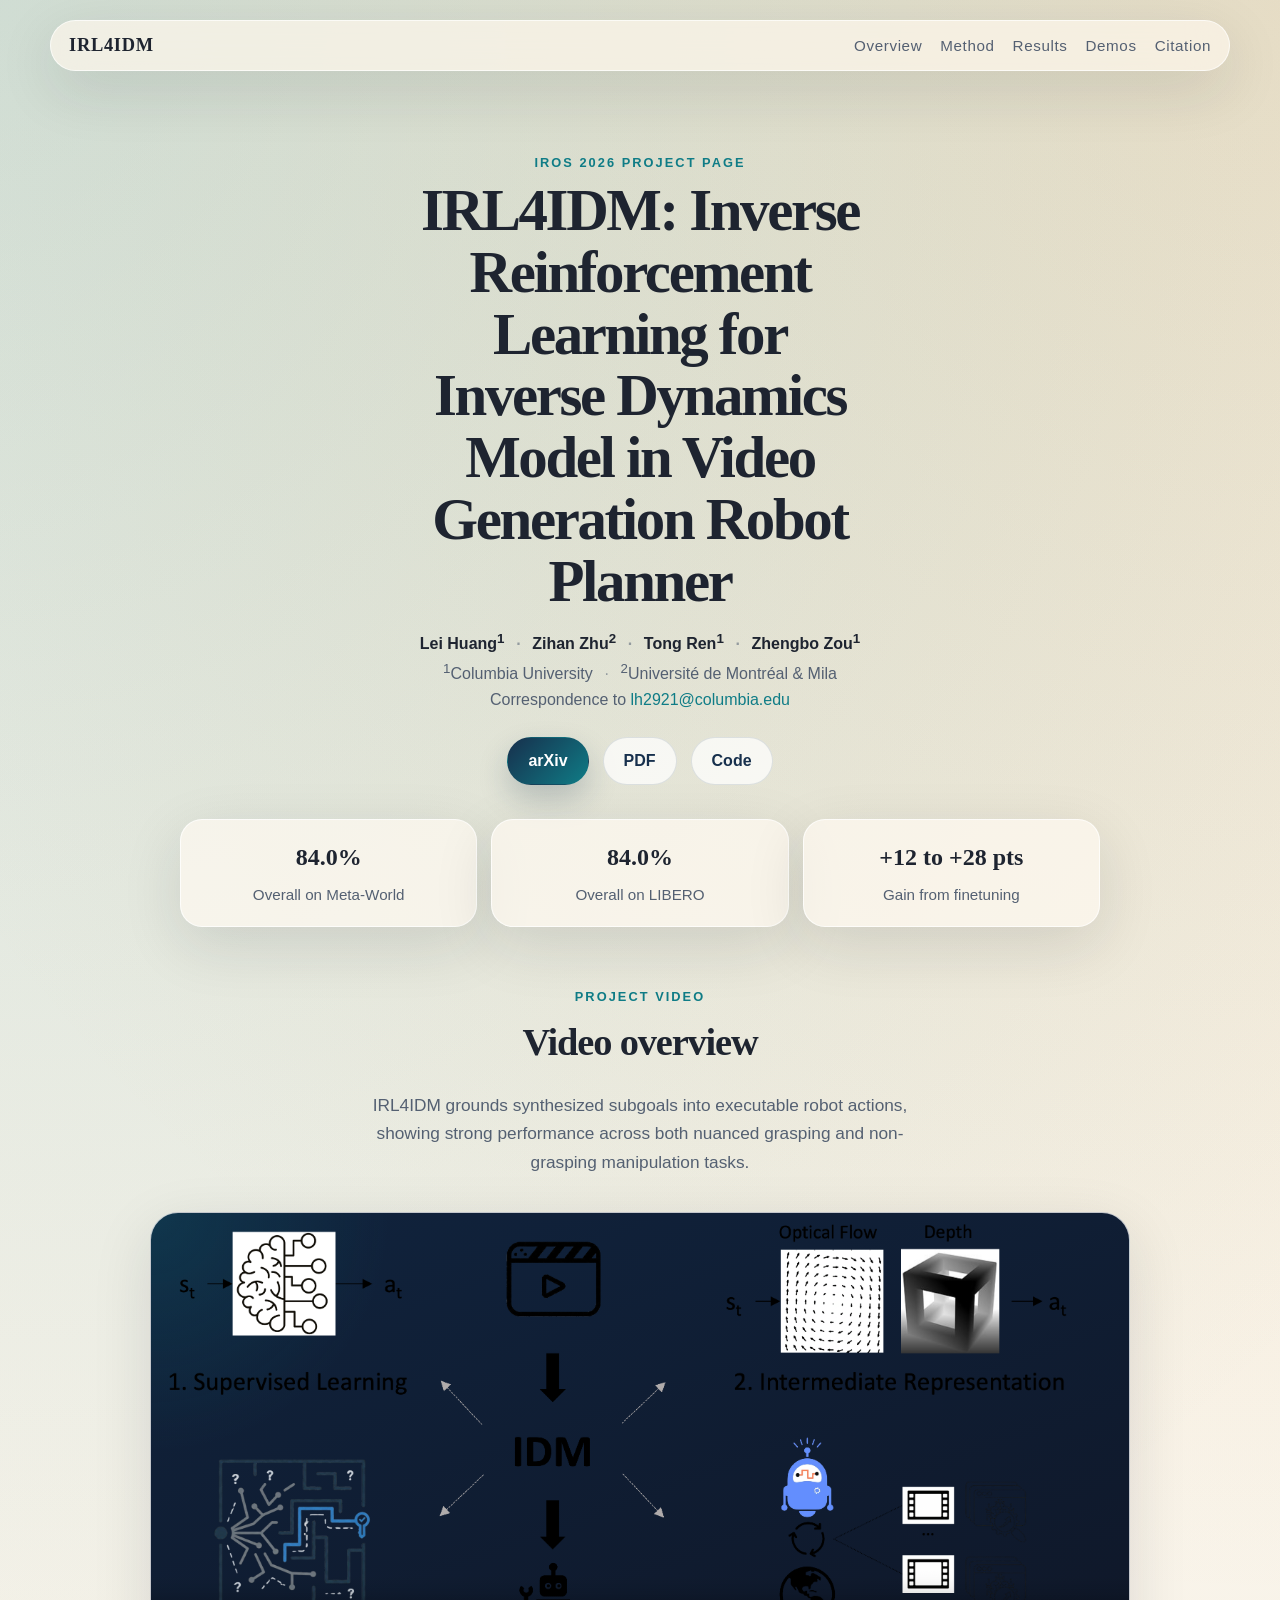
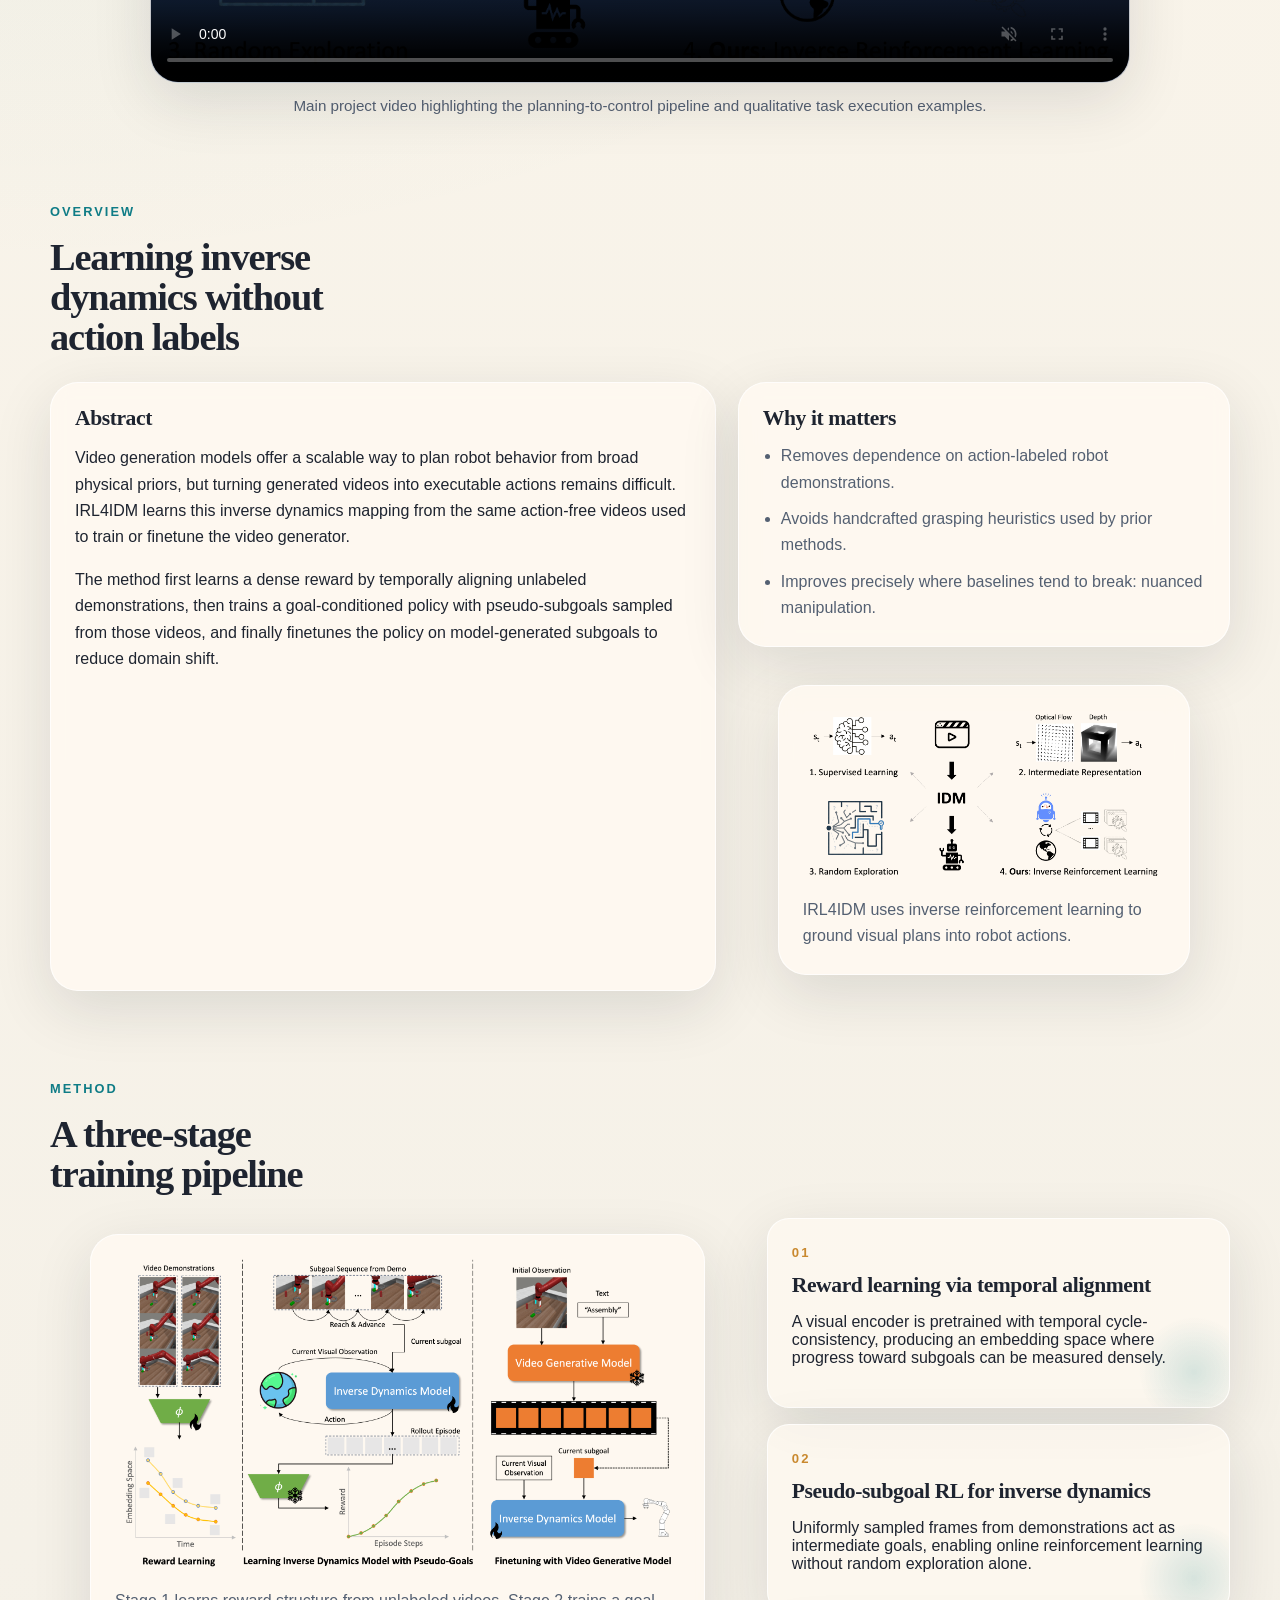
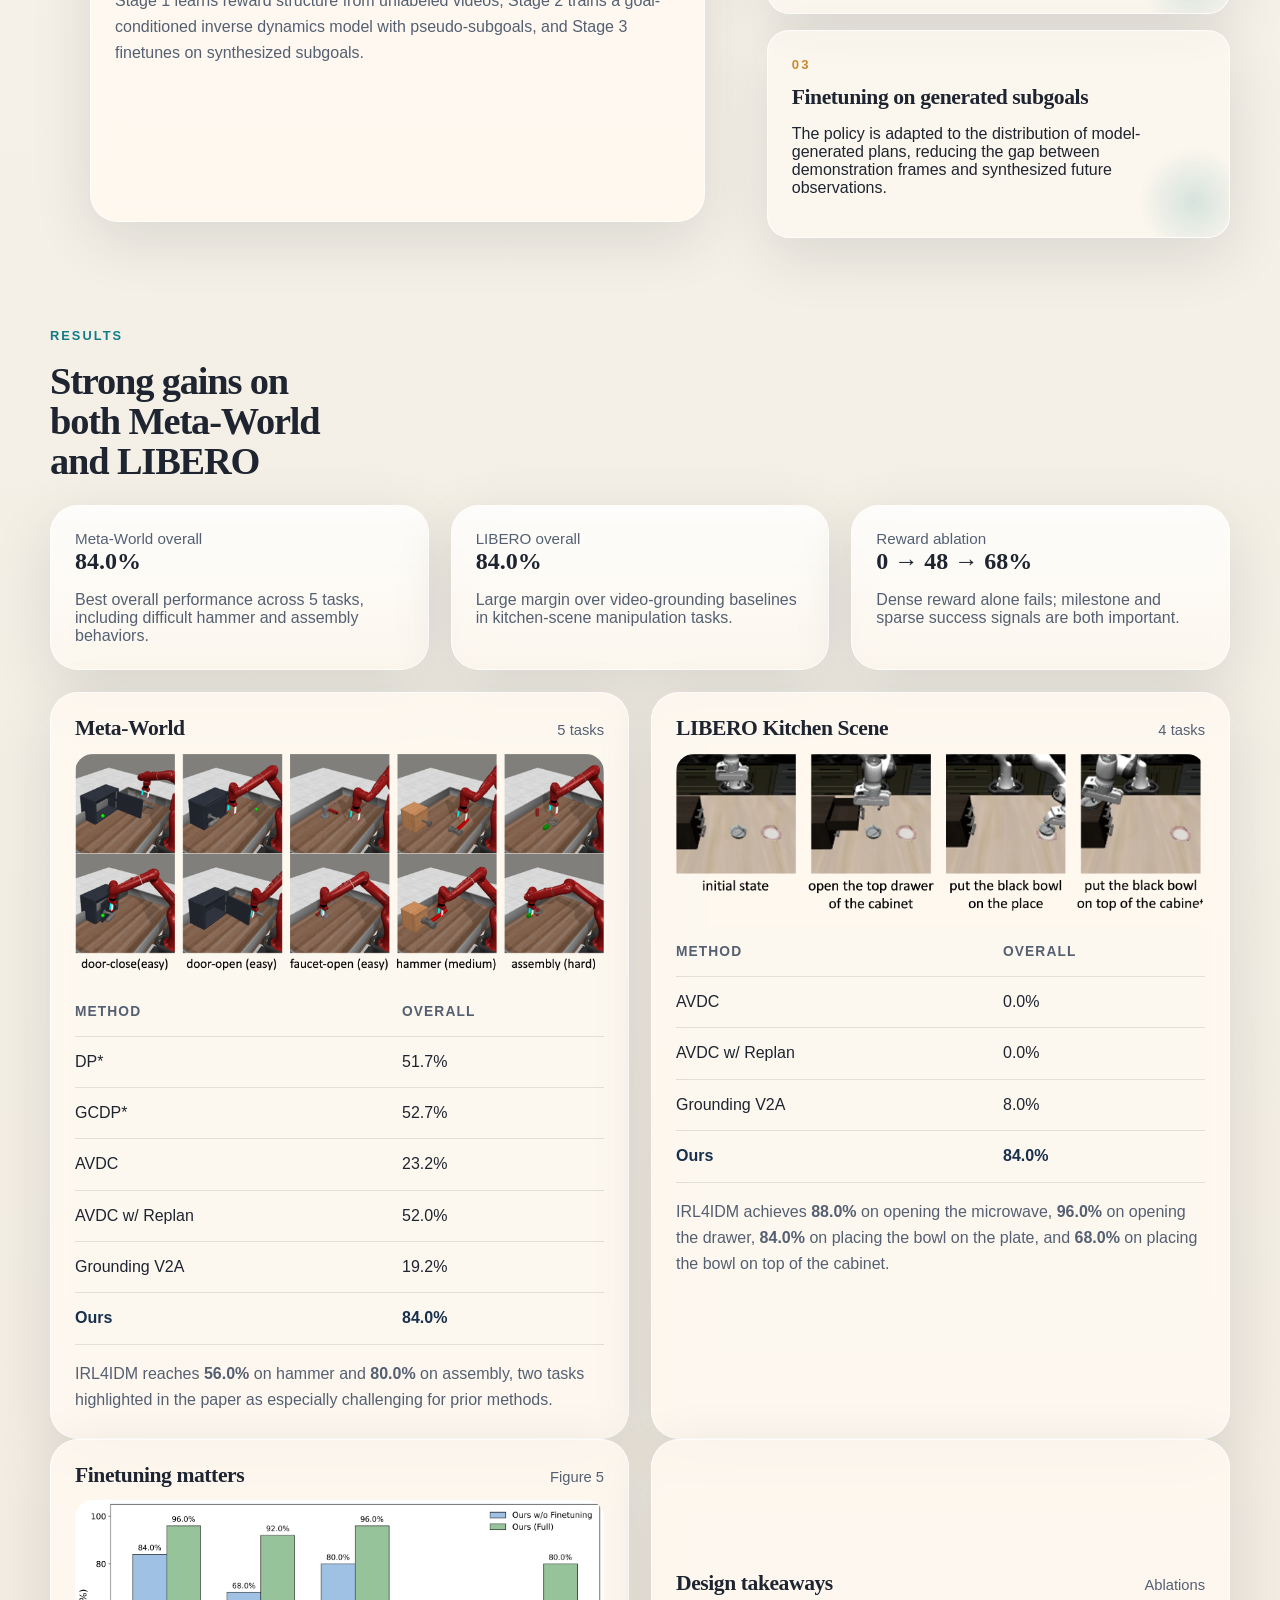
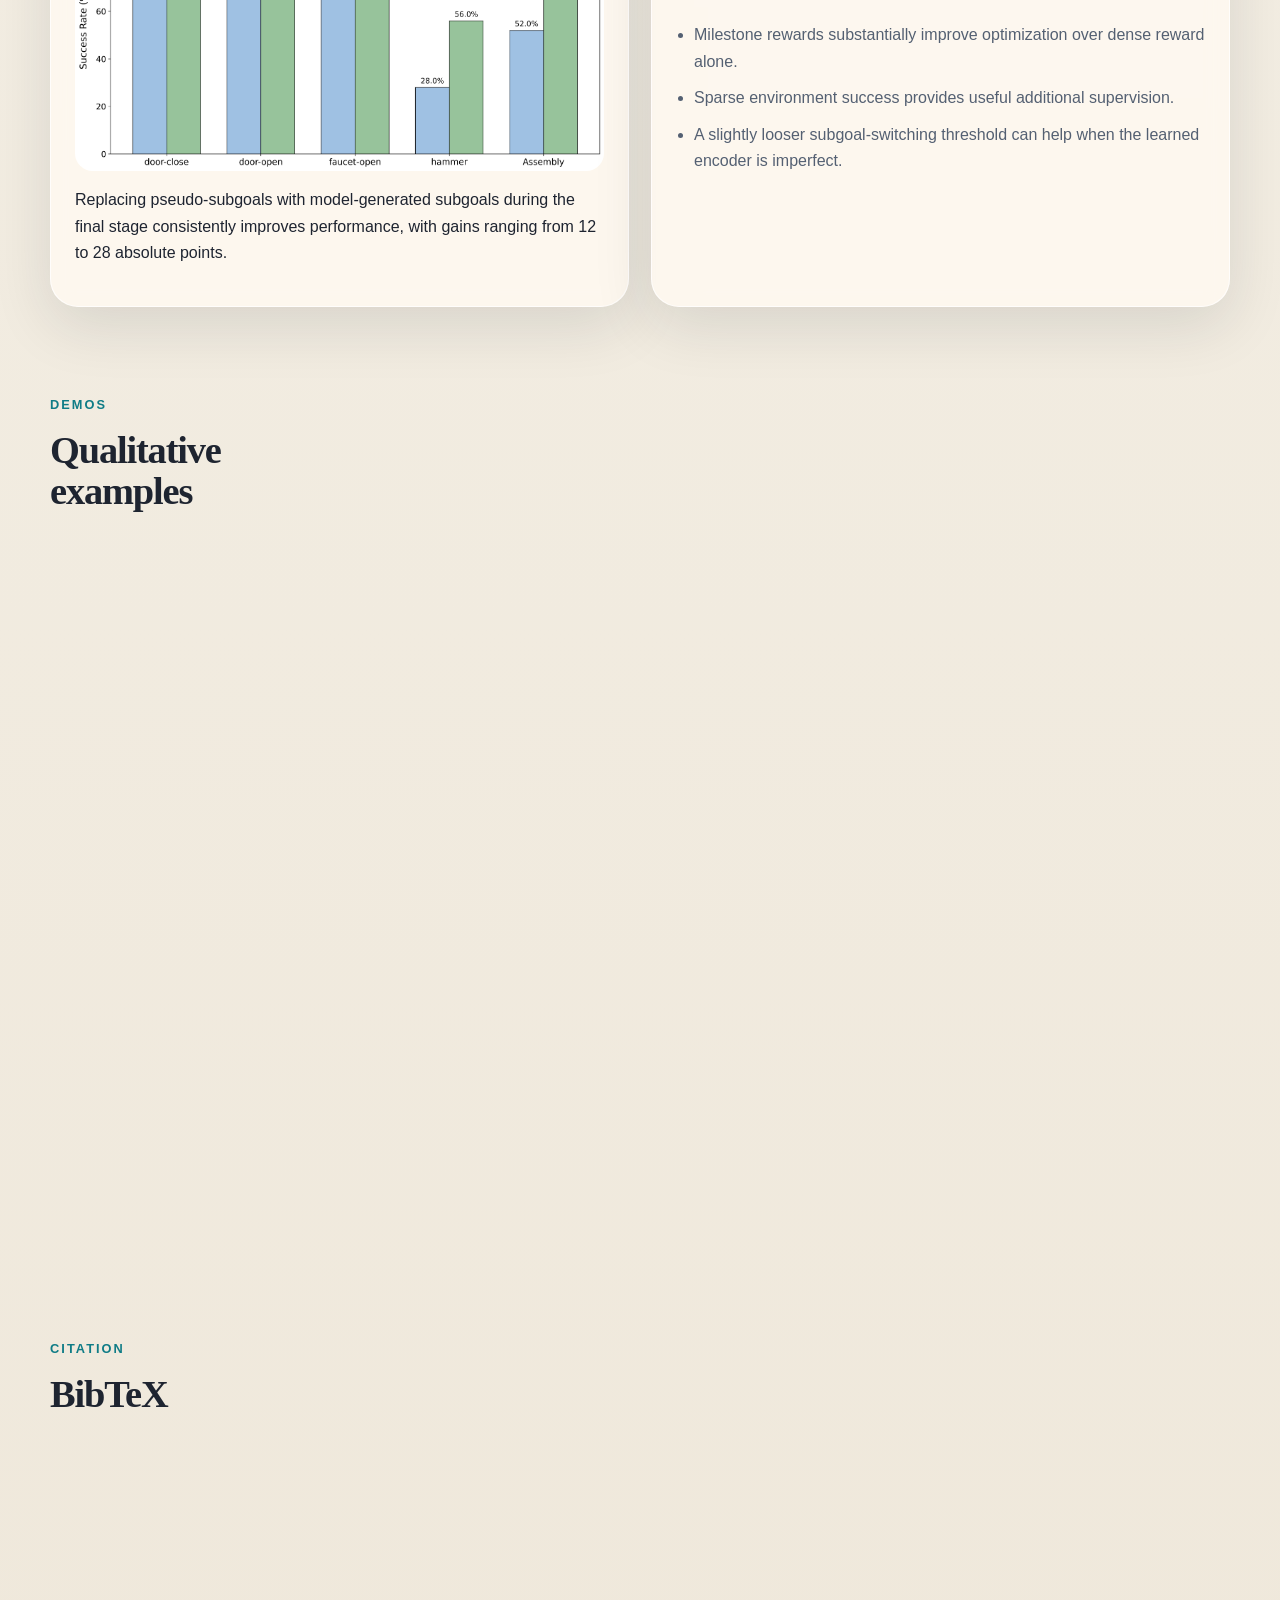
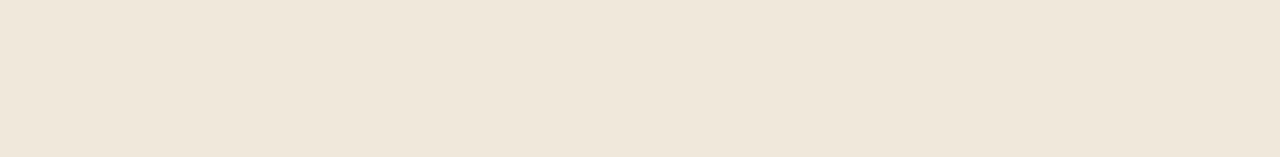
==== irl4idm/index.html @ 759822f2 "Fix IRL4IDM site folder" ====
<!DOCTYPE html>
<html lang="en">
  <head>
    <meta charset="UTF-8" />
    <meta name="viewport" content="width=device-width, initial-scale=1.0" />
    <title>IRL4IDM | Project Website</title>
    <meta
      name="description"
      content="IRL4IDM learns inverse dynamics for video-generation robot planners from action-free videos using inverse reinforcement learning."
    />
    <link rel="icon" type="image/svg+xml" href="favicon.svg" />
    <link rel="stylesheet" href="styles.css" />
  </head>
  <body>
    <div class="page-shell">
      <header class="site-header">
        <a class="brand" href="#top">IRL4IDM</a>
        <nav class="site-nav" aria-label="Primary">
          <a href="#overview">Overview</a>
          <a href="#method">Method</a>
          <a href="#results">Results</a>
          <a href="#demos">Demos</a>
          <a href="#citation">Citation</a>
        </nav>
      </header>

      <main id="top">
        <section class="hero">
          <div class="hero-copy">
            <p class="eyebrow">IROS 2026 Project Page</p>
            <h1>
              IRL4IDM: Inverse Reinforcement Learning for Inverse Dynamics
              Model in Video Generation Robot Planner
            </h1>
            <div class="authors">
              <p>
                Lei Huang<sup>1</sup>
                <span class="author-sep">·</span>
                Zihan Zhu<sup>2</sup>
                <span class="author-sep">·</span>
                Tong Ren<sup>1</sup>
                <span class="author-sep">·</span>
                Zhengbo Zou<sup>1</sup>
              </p>
              <p class="affiliations">
                <sup>1</sup>Columbia University
                <span class="author-sep">·</span>
                <sup>2</sup>Universit&eacute; de Montr&eacute;al &amp; Mila
              </p>
              <p class="author-contact">
                Correspondence to
                <a href="mailto:lh2921@columbia.edu">lh2921@columbia.edu</a>
              </p>
            </div>
            <div class="hero-actions">
              <a class="button button-primary" href="#">arXiv</a>
              <a class="button button-secondary" href="#">PDF</a>
              <a class="button button-secondary" href="#">Code</a>
            </div>
            <ul class="hero-metrics" aria-label="Key metrics">
              <li>
                <strong>84.0%</strong>
                <span>Overall on Meta-World</span>
              </li>
              <li>
                <strong>84.0%</strong>
                <span>Overall on LIBERO</span>
              </li>
              <li>
                <strong>+12 to +28 pts</strong>
                <span>Gain from finetuning</span>
              </li>
            </ul>
          </div>
        </section>

        <section class="section intro-video">
          <div class="section-heading intro-heading">
            <p class="eyebrow">Project Video</p>
            <h2>Video overview</h2>
            <p class="hero-summary intro-summary">
              IRL4IDM grounds synthesized subgoals into executable robot
              actions, showing strong performance across both nuanced grasping
              and non-grasping manipulation tasks.
            </p>
          </div>
          <div class="hero-media">
            <div class="video-card">
              <video
                src="assets/videos/main-demo.mp4"
                controls
                muted
                loop
                playsinline
                poster="assets/images/teaser.png"
              ></video>
            </div>
            <p class="media-caption">
              Main project video highlighting the planning-to-control pipeline
              and qualitative task execution examples.
            </p>
          </div>
        </section>

        <section class="section" id="overview">
          <div class="section-heading">
            <p class="eyebrow">Overview</p>
            <h2>Learning inverse dynamics without action labels</h2>
          </div>
          <div class="overview-grid">
            <article class="panel abstract-panel">
              <h3>Abstract</h3>
              <p>
                Video generation models offer a scalable way to plan robot
                behavior from broad physical priors, but turning generated
                videos into executable actions remains difficult. IRL4IDM
                learns this inverse dynamics mapping from the same
                action-free videos used to train or finetune the video
                generator.
              </p>
              <p>
                The method first learns a dense reward by temporally aligning
                unlabeled demonstrations, then trains a goal-conditioned policy
                with pseudo-subgoals sampled from those videos, and finally
                finetunes the policy on model-generated subgoals to reduce
                domain shift.
              </p>
            </article>

            <article class="panel contribution-panel">
              <h3>Why it matters</h3>
              <ul class="clean-list">
                <li>Removes dependence on action-labeled robot demonstrations.</li>
                <li>Avoids handcrafted grasping heuristics used by prior methods.</li>
                <li>Improves precisely where baselines tend to break: nuanced manipulation.</li>
              </ul>
            </article>

            <figure class="panel figure-panel">
              <img
                src="assets/images/teaser.png"
                alt="Teaser figure showing IRL4IDM bridging video generation and inverse dynamics."
              />
              <figcaption>
                IRL4IDM uses inverse reinforcement learning to ground visual
                plans into robot actions.
              </figcaption>
            </figure>
          </div>
        </section>

        <section class="section" id="method">
          <div class="section-heading">
            <p class="eyebrow">Method</p>
            <h2>A three-stage training pipeline</h2>
          </div>

          <div class="method-layout">
            <figure class="panel method-figure">
              <img
                src="assets/images/overall_framework.png"
                alt="Overall framework of IRL4IDM."
              />
              <figcaption>
                Stage 1 learns reward structure from unlabeled videos, Stage 2
                trains a goal-conditioned inverse dynamics model with
                pseudo-subgoals, and Stage 3 finetunes on synthesized subgoals.
              </figcaption>
            </figure>

            <div class="stage-stack">
              <article class="stage-card">
                <span class="stage-index">01</span>
                <h3>Reward learning via temporal alignment</h3>
                <p>
                  A visual encoder is pretrained with temporal cycle-consistency,
                  producing an embedding space where progress toward subgoals
                  can be measured densely.
                </p>
              </article>

              <article class="stage-card">
                <span class="stage-index">02</span>
                <h3>Pseudo-subgoal RL for inverse dynamics</h3>
                <p>
                  Uniformly sampled frames from demonstrations act as
                  intermediate goals, enabling online reinforcement learning
                  without random exploration alone.
                </p>
              </article>

              <article class="stage-card">
                <span class="stage-index">03</span>
                <h3>Finetuning on generated subgoals</h3>
                <p>
                  The policy is adapted to the distribution of model-generated
                  plans, reducing the gap between demonstration frames and
                  synthesized future observations.
                </p>
              </article>
            </div>
          </div>
        </section>

        <section class="section" id="results">
          <div class="section-heading">
            <p class="eyebrow">Results</p>
            <h2>Strong gains on both Meta-World and LIBERO</h2>
          </div>

          <div class="results-highlight">
            <article class="metric-callout">
              <span class="metric-label">Meta-World overall</span>
              <strong>84.0%</strong>
              <p>
                Best overall performance across 5 tasks, including difficult
                hammer and assembly behaviors.
              </p>
            </article>
            <article class="metric-callout">
              <span class="metric-label">LIBERO overall</span>
              <strong>84.0%</strong>
              <p>
                Large margin over video-grounding baselines in kitchen-scene
                manipulation tasks.
              </p>
            </article>
            <article class="metric-callout">
              <span class="metric-label">Reward ablation</span>
              <strong>0 → 48 → 68%</strong>
              <p>
                Dense reward alone fails; milestone and sparse success signals
                are both important.
              </p>
            </article>
          </div>

          <div class="benchmark-grid">
            <article class="panel benchmark-panel">
              <div class="panel-topline">
                <h3>Meta-World</h3>
                <span>5 tasks</span>
              </div>
              <img
                src="assets/images/metaworld.png"
                alt="Meta-World tasks used in the paper."
              />
              <div class="table-wrap">
                <table>
                  <thead>
                    <tr>
                      <th>Method</th>
                      <th>Overall</th>
                    </tr>
                  </thead>
                  <tbody>
                    <tr>
                      <td>DP*</td>
                      <td>51.7%</td>
                    </tr>
                    <tr>
                      <td>GCDP*</td>
                      <td>52.7%</td>
                    </tr>
                    <tr>
                      <td>AVDC</td>
                      <td>23.2%</td>
                    </tr>
                    <tr>
                      <td>AVDC w/ Replan</td>
                      <td>52.0%</td>
                    </tr>
                    <tr>
                      <td>Grounding V2A</td>
                      <td>19.2%</td>
                    </tr>
                    <tr class="emphasis-row">
                      <td>Ours</td>
                      <td>84.0%</td>
                    </tr>
                  </tbody>
                </table>
              </div>
              <p class="benchmark-note">
                IRL4IDM reaches <strong>56.0%</strong> on hammer and
                <strong>80.0%</strong> on assembly, two tasks highlighted in
                the paper as especially challenging for prior methods.
              </p>
            </article>

            <article class="panel benchmark-panel">
              <div class="panel-topline">
                <h3>LIBERO Kitchen Scene</h3>
                <span>4 tasks</span>
              </div>
              <img
                src="assets/images/libero.png"
                alt="LIBERO tasks used in the paper."
              />
              <div class="table-wrap">
                <table>
                  <thead>
                    <tr>
                      <th>Method</th>
                      <th>Overall</th>
                    </tr>
                  </thead>
                  <tbody>
                    <tr>
                      <td>AVDC</td>
                      <td>0.0%</td>
                    </tr>
                    <tr>
                      <td>AVDC w/ Replan</td>
                      <td>0.0%</td>
                    </tr>
                    <tr>
                      <td>Grounding V2A</td>
                      <td>8.0%</td>
                    </tr>
                    <tr class="emphasis-row">
                      <td>Ours</td>
                      <td>84.0%</td>
                    </tr>
                  </tbody>
                </table>
              </div>
              <p class="benchmark-note">
                IRL4IDM achieves <strong>88.0%</strong> on opening the
                microwave, <strong>96.0%</strong> on opening the drawer,
                <strong>84.0%</strong> on placing the bowl on the plate, and
                <strong>68.0%</strong> on placing the bowl on top of the
                cabinet.
              </p>
            </article>
          </div>

          <div class="ablation-layout">
            <article class="panel ablation-panel">
              <div class="panel-topline">
                <h3>Finetuning matters</h3>
                <span>Figure 5</span>
              </div>
              <img
                src="assets/images/finetune_vs_no_finetune.png"
                alt="Performance with and without finetuning in Meta-World."
              />
              <p>
                Replacing pseudo-subgoals with model-generated subgoals during
                the final stage consistently improves performance, with gains
                ranging from 12 to 28 absolute points.
              </p>
            </article>

            <article class="panel text-panel">
              <div class="panel-topline">
                <h3>Design takeaways</h3>
                <span>Ablations</span>
              </div>
              <ul class="clean-list">
                <li>Milestone rewards substantially improve optimization over dense reward alone.</li>
                <li>Sparse environment success provides useful additional supervision.</li>
                <li>A slightly looser subgoal-switching threshold can help when the learned encoder is imperfect.</li>
              </ul>
            </article>
          </div>
        </section>

        <section class="section" id="demos">
          <div class="section-heading">
            <p class="eyebrow">Demos</p>
            <h2>Qualitative examples</h2>
          </div>

          <div class="demo-grid">
            <article class="panel demo-panel demo-panel-wide">
              <div class="panel-topline">
                <h3>Main project video</h3>
                <a href="assets/videos/main-demo.mp4">Download MP4</a>
              </div>
              <video
                src="assets/videos/main-demo.mp4"
                controls
                muted
                loop
                playsinline
                poster="assets/images/teaser.png"
              ></video>
            </article>

            <article class="panel demo-panel">
              <div class="panel-topline">
                <h3>Meta-World clip</h3>
                <span>Nuanced grasping</span>
              </div>
              <video
                src="assets/videos/metaworld-demo.mp4"
                controls
                muted
                loop
                playsinline
              ></video>
            </article>

            <article class="panel demo-panel">
              <div class="panel-topline">
                <h3>LIBERO clip</h3>
                <span>Kitchen scene</span>
              </div>
              <video
                src="assets/videos/libero-demo.mp4"
                controls
                muted
                loop
                playsinline
              ></video>
            </article>
          </div>
        </section>

        <section class="section resources-section">
          <div class="resource-card panel">
            <div>
              <p class="eyebrow">Resources</p>
              <h2>Paper, demos, and release status</h2>
              <p>
                This page is built from the current paper draft and available
                project media. The paper notes that code will be open-sourced in
                the final version.
              </p>
            </div>
            <div class="resource-actions">
              <a class="button button-primary" href="assets/paper/IRL4IDM_IROS2026.pdf">Paper PDF</a>
              <a class="button button-secondary" href="assets/videos/main-demo.mp4">Project Video</a>
            </div>
          </div>
        </section>

        <section class="section" id="citation">
          <div class="section-heading">
            <p class="eyebrow">Citation</p>
            <h2>BibTeX</h2>
          </div>
          <div class="citation-box panel">
            <button class="copy-button" type="button" data-copy-target="bibtex">
              Copy
            </button>
            <pre id="bibtex"><code>@inproceedings{irl4idm2026,
  title={IRL4IDM: Inverse Reinforcement Learning for Inverse Dynamics Model in Video Generation Robot Planner},
  author={Anonymous Authors},
  booktitle={IEEE/RSJ International Conference on Intelligent Robots and Systems (IROS)},
  year={2026}
}</code></pre>
          </div>
        </section>
      </main>
    </div>

    <script src="script.js"></script>
  </body>
</html>
---- irl4idm/styles.css ----
:root {
  --bg: #f5f1e8;
  --bg-soft: #fffaf1;
  --ink: #1e2430;
  --ink-muted: #546072;
  --line: rgba(30, 36, 48, 0.12);
  --navy: #17304d;
  --teal: #0f7c86;
  --gold: #c9892f;
  --panel: rgba(255, 250, 241, 0.84);
  --panel-strong: rgba(255, 255, 255, 0.95);
  --shadow: 0 18px 60px rgba(26, 32, 44, 0.12);
  --radius-xl: 28px;
  --radius-lg: 22px;
  --radius-md: 16px;
  --content-width: 1180px;
}

* {
  box-sizing: border-box;
}

html {
  scroll-behavior: smooth;
}

body {
  margin: 0;
  font-family: "Avenir Next", "Segoe UI", "Helvetica Neue", sans-serif;
  color: var(--ink);
  background:
    radial-gradient(circle at top left, rgba(15, 124, 134, 0.18), transparent 28%),
    radial-gradient(circle at top right, rgba(201, 137, 47, 0.18), transparent 24%),
    linear-gradient(180deg, #fcf6eb 0%, #f5f1e8 48%, #efe8db 100%);
}

img,
video {
  display: block;
  max-width: 100%;
}

a {
  color: inherit;
  text-decoration: none;
}

.page-shell {
  width: min(100%, calc(var(--content-width) + 48px));
  margin: 0 auto;
  padding: 20px 24px 72px;
}

.site-header {
  position: sticky;
  top: 16px;
  z-index: 10;
  display: flex;
  justify-content: space-between;
  align-items: center;
  gap: 24px;
  padding: 14px 18px;
  margin-bottom: 24px;
  border: 1px solid rgba(255, 255, 255, 0.7);
  border-radius: 999px;
  background: rgba(252, 246, 235, 0.72);
  backdrop-filter: blur(18px);
  box-shadow: var(--shadow);
}

.brand,
.site-nav a {
  letter-spacing: 0.04em;
}

.brand {
  font-family: "Iowan Old Style", "Palatino Linotype", serif;
  font-size: 1.15rem;
  font-weight: 700;
}

.site-nav {
  display: flex;
  flex-wrap: wrap;
  gap: 18px;
}

.site-nav a {
  color: var(--ink-muted);
  font-size: 0.95rem;
}

.hero,
.section,
.resources-section {
  margin-top: 28px;
}

.hero {
  display: block;
  min-height: auto;
  padding: 48px 0 8px;
}

.hero-copy {
  max-width: 980px;
  margin: 0 auto;
  padding: 8px 4px;
  text-align: center;
}

.eyebrow {
  margin: 0 0 10px;
  color: var(--teal);
  font-size: 0.8rem;
  font-weight: 700;
  letter-spacing: 0.16em;
  text-transform: uppercase;
}

h1,
h2,
h3 {
  margin: 0;
  font-family: "Iowan Old Style", "Palatino Linotype", serif;
  line-height: 1.05;
}

h1 {
  font-size: clamp(2.7rem, 4.6vw, 4.8rem);
  letter-spacing: -0.04em;
  max-width: 15ch;
  margin-inline: auto;
}

h2 {
  font-size: clamp(2rem, 3vw, 3.1rem);
  letter-spacing: -0.03em;
  max-width: 16ch;
}

h3 {
  font-size: 1.35rem;
  letter-spacing: -0.02em;
}

.hero-summary,
.panel p,
.benchmark-note,
figcaption,
td,
th,
li,
pre {
  line-height: 1.65;
}

.hero-summary {
  max-width: 58ch;
  margin: 20px 0 12px;
  font-size: 1.08rem;
  color: var(--ink-muted);
}

.intro-summary {
  margin-inline: auto;
  text-align: center;
}

.authors {
  margin: 18px auto 28px;
  color: var(--ink);
  font-weight: 600;
  max-width: 900px;
}

.authors p {
  margin: 0;
}

.authors p + p {
  margin-top: 8px;
}

.author-contact,
.affiliations {
  color: var(--ink-muted);
  font-weight: 500;
}

.author-contact a {
  color: var(--teal);
}

.author-sep {
  margin: 0 0.45rem;
  color: rgba(84, 96, 114, 0.55);
}

.hero-actions,
.resource-actions {
  display: flex;
  flex-wrap: wrap;
  gap: 14px;
}

.hero-actions {
  justify-content: center;
}

.button {
  display: inline-flex;
  align-items: center;
  justify-content: center;
  min-height: 48px;
  padding: 0 20px;
  border-radius: 999px;
  border: 1px solid transparent;
  font-weight: 700;
  transition: transform 180ms ease, box-shadow 180ms ease, background 180ms ease;
}

.button:hover,
.copy-button:hover {
  transform: translateY(-1px);
}

.button-primary {
  color: #fff;
  background: linear-gradient(135deg, var(--navy), var(--teal));
  box-shadow: 0 14px 30px rgba(23, 48, 77, 0.22);
}

.button-secondary {
  color: var(--navy);
  background: rgba(255, 255, 255, 0.72);
  border-color: rgba(23, 48, 77, 0.12);
}

.hero-metrics {
  display: grid;
  grid-template-columns: repeat(3, minmax(0, 1fr));
  gap: 14px;
  padding: 0;
  margin: 34px auto 0;
  list-style: none;
  max-width: 920px;
}

.hero-metrics li,
.metric-callout,
.stage-card {
  border: 1px solid rgba(255, 255, 255, 0.75);
  border-radius: var(--radius-lg);
  background: rgba(255, 250, 241, 0.7);
  box-shadow: var(--shadow);
}

.hero-metrics li {
  padding: 18px;
}

.hero-metrics strong,
.metric-callout strong {
  display: block;
  margin-bottom: 4px;
  font-size: 1.5rem;
  font-family: "Iowan Old Style", "Palatino Linotype", serif;
}

.hero-metrics span,
.metric-label {
  color: var(--ink-muted);
  font-size: 0.95rem;
}

.hero-media {
  position: relative;
  max-width: 980px;
  margin: 0 auto;
}

.video-card,
.panel,
.metric-callout {
  border: 1px solid rgba(255, 255, 255, 0.75);
  border-radius: var(--radius-xl);
  background: var(--panel);
  box-shadow: var(--shadow);
  backdrop-filter: blur(10px);
}

.video-card {
  overflow: hidden;
  background:
    radial-gradient(circle at top left, rgba(15, 124, 134, 0.22), transparent 22%),
    linear-gradient(160deg, #10233d 0%, #0f1728 100%);
}

.video-card video,
.demo-panel video {
  width: 100%;
  height: 100%;
  border-radius: inherit;
}

.media-caption {
  margin: 14px 6px 0;
  color: var(--ink-muted);
  font-size: 0.95rem;
  text-align: center;
}

.section {
  padding: 52px 0 10px;
}

.section-heading {
  display: flex;
  flex-direction: column;
  gap: 8px;
  margin-bottom: 24px;
}

.intro-video {
  padding-top: 18px;
}

.intro-heading {
  align-items: center;
  text-align: center;
}

.overview-grid {
  display: grid;
  grid-template-columns: 1.15fr 0.85fr;
  gap: 22px;
}

.abstract-panel {
  grid-row: span 2;
}

.panel,
.metric-callout,
.stage-card {
  padding: 24px;
}

.panel img {
  width: 100%;
  border-radius: 18px;
}

.figure-panel figcaption,
.method-figure figcaption {
  margin-top: 14px;
  color: var(--ink-muted);
}

.clean-list {
  margin: 14px 0 0;
  padding-left: 18px;
  color: var(--ink-muted);
}

.clean-list li + li {
  margin-top: 10px;
}

.method-layout {
  display: grid;
  grid-template-columns: 1.2fr 0.8fr;
  gap: 22px;
}

.stage-stack {
  display: grid;
  gap: 16px;
}

.stage-card {
  position: relative;
  overflow: hidden;
}

.stage-card::after {
  content: "";
  position: absolute;
  inset: auto -20px -20px auto;
  width: 110px;
  height: 110px;
  border-radius: 50%;
  background: radial-gradient(circle, rgba(15, 124, 134, 0.16), transparent 72%);
}

.stage-index {
  display: inline-flex;
  margin-bottom: 14px;
  color: var(--gold);
  font-size: 0.82rem;
  font-weight: 800;
  letter-spacing: 0.16em;
}

.results-highlight,
.benchmark-grid,
.demo-grid,
.ablation-layout {
  display: grid;
  gap: 22px;
}

.results-highlight {
  grid-template-columns: repeat(3, minmax(0, 1fr));
  margin-bottom: 22px;
}

.metric-callout {
  background: linear-gradient(180deg, rgba(255, 255, 255, 0.82), rgba(255, 250, 241, 0.72));
}

.metric-callout p {
  margin-bottom: 0;
  color: var(--ink-muted);
}

.benchmark-grid,
.ablation-layout {
  grid-template-columns: repeat(2, minmax(0, 1fr));
}

.panel-topline {
  display: flex;
  justify-content: space-between;
  align-items: baseline;
  gap: 12px;
  margin-bottom: 14px;
}

.panel-topline span,
.panel-topline a {
  color: var(--ink-muted);
  font-size: 0.92rem;
}

.table-wrap {
  overflow-x: auto;
  margin-top: 18px;
}

table {
  width: 100%;
  border-collapse: collapse;
}

th,
td {
  padding: 12px 0;
  border-bottom: 1px solid var(--line);
  text-align: left;
}

th {
  font-size: 0.86rem;
  letter-spacing: 0.08em;
  text-transform: uppercase;
  color: var(--ink-muted);
}

.emphasis-row td {
  font-weight: 800;
  color: var(--navy);
}

.benchmark-note {
  margin-bottom: 0;
  color: var(--ink-muted);
}

.text-panel {
  display: flex;
  flex-direction: column;
  justify-content: center;
}

.demo-grid {
  grid-template-columns: 1.2fr 0.4fr 0.4fr;
}

.demo-panel-wide {
  min-height: 100%;
}

.resources-section {
  padding-top: 42px;
}

.resource-card {
  display: flex;
  justify-content: space-between;
  align-items: center;
  gap: 24px;
  background:
    radial-gradient(circle at bottom right, rgba(201, 137, 47, 0.18), transparent 24%),
    linear-gradient(145deg, rgba(255, 255, 255, 0.94), rgba(255, 250, 241, 0.82));
}

.citation-box {
  position: relative;
  padding-top: 62px;
}

.copy-button {
  position: absolute;
  top: 18px;
  right: 18px;
  min-height: 40px;
  padding: 0 14px;
  border: 1px solid rgba(23, 48, 77, 0.14);
  border-radius: 999px;
  color: var(--navy);
  background: rgba(255, 255, 255, 0.85);
  font-weight: 700;
  cursor: pointer;
}

pre {
  margin: 0;
  white-space: pre-wrap;
  word-break: break-word;
  font-family: "SFMono-Regular", "Menlo", monospace;
  font-size: 0.94rem;
}

[data-reveal] {
  opacity: 0;
  transform: translateY(20px);
  transition: opacity 500ms ease, transform 500ms ease;
}

[data-reveal].is-visible {
  opacity: 1;
  transform: translateY(0);
}

@media (max-width: 1100px) {
  .hero,
  .overview-grid,
  .method-layout,
  .benchmark-grid,
  .ablation-layout,
  .demo-grid,
  .results-highlight,
  .resource-card {
    grid-template-columns: 1fr;
  }

  .resource-card {
    display: grid;
  }

  .hero {
    padding-top: 24px;
  }

  h1 {
    max-width: none;
  }

  .hero-metrics {
    grid-template-columns: 1fr;
  }
}

@media (max-width: 720px) {
  .page-shell {
    padding: 16px 16px 60px;
  }

  .site-header {
    position: static;
    flex-direction: column;
    align-items: flex-start;
    border-radius: 26px;
  }

  .site-nav {
    gap: 12px;
  }

  .panel,
  .metric-callout,
  .stage-card,
  .hero-metrics li {
    padding: 20px;
  }

  h1 {
    font-size: 2.8rem;
  }

  h2 {
    font-size: 2.15rem;
  }

  .authors {
    font-size: 0.98rem;
  }

  .author-sep {
    display: none;
  }

  .authors p {
    line-height: 1.7;
  }
}
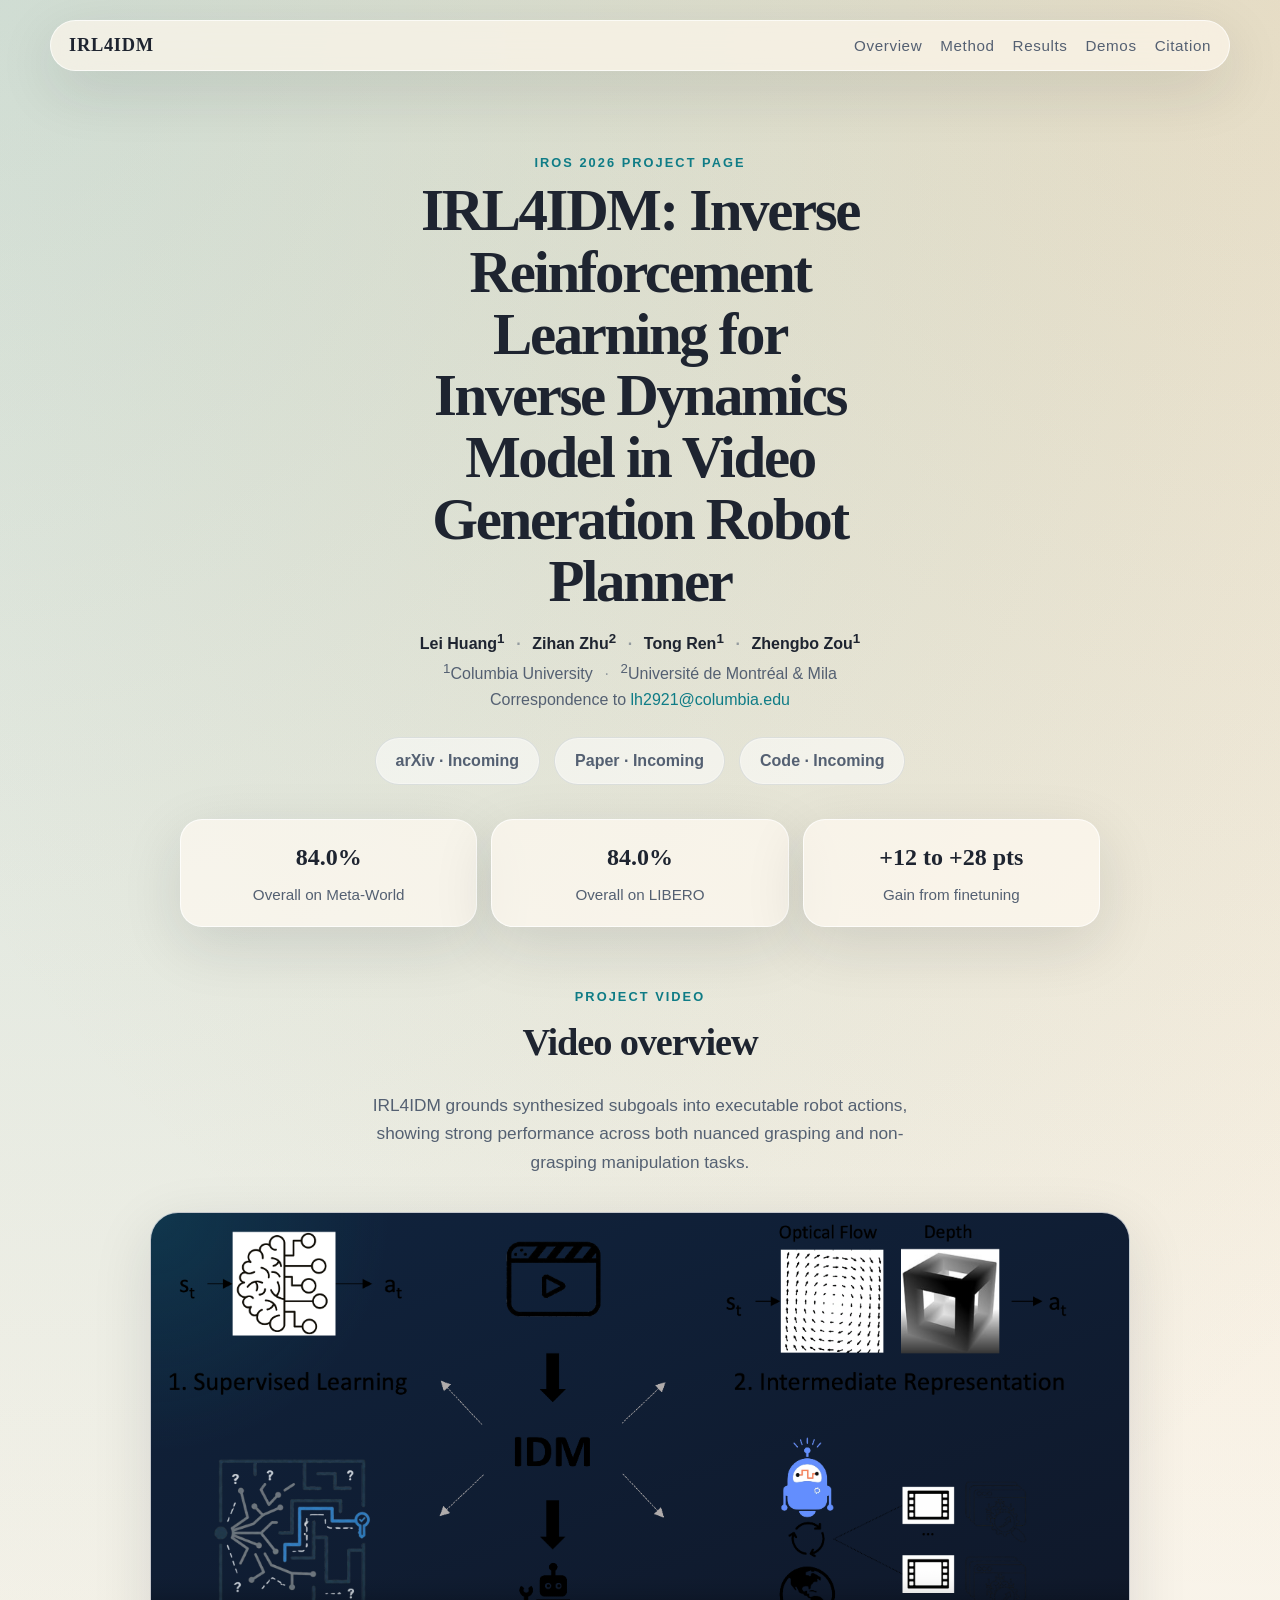
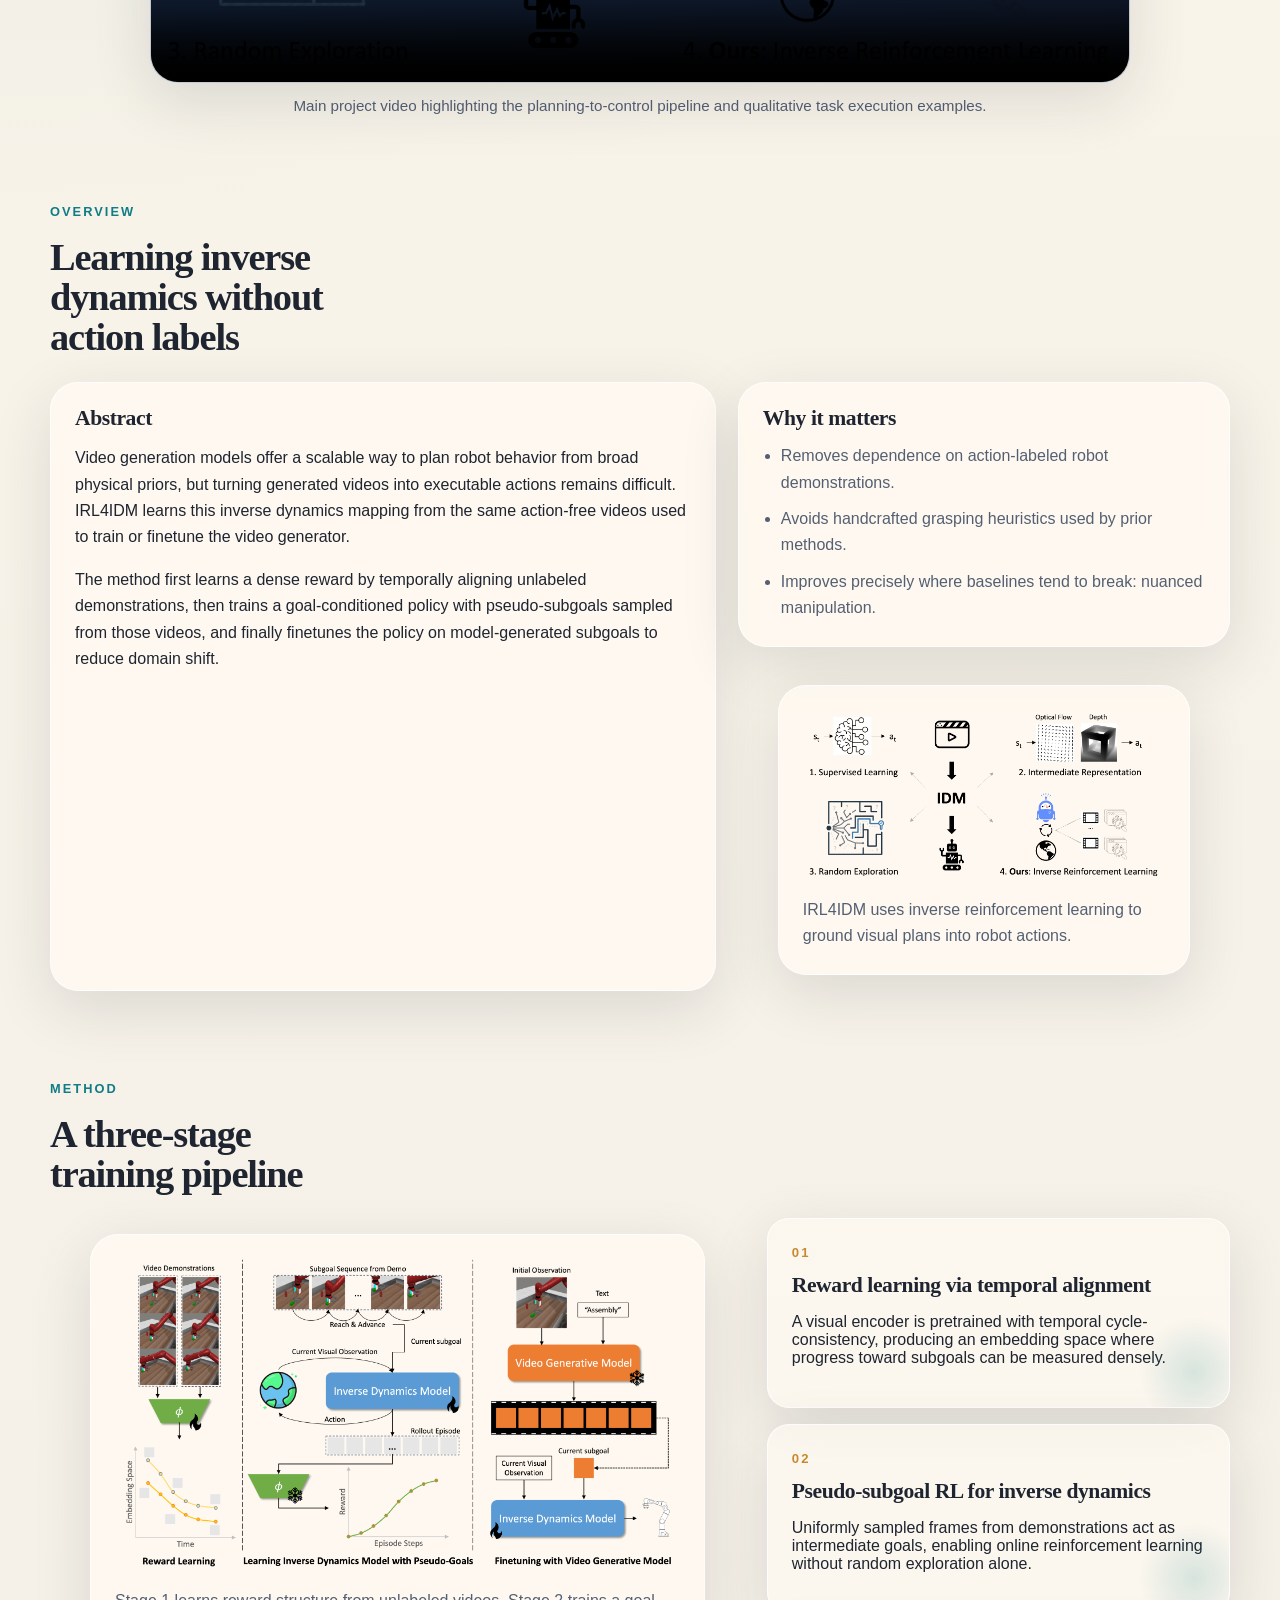
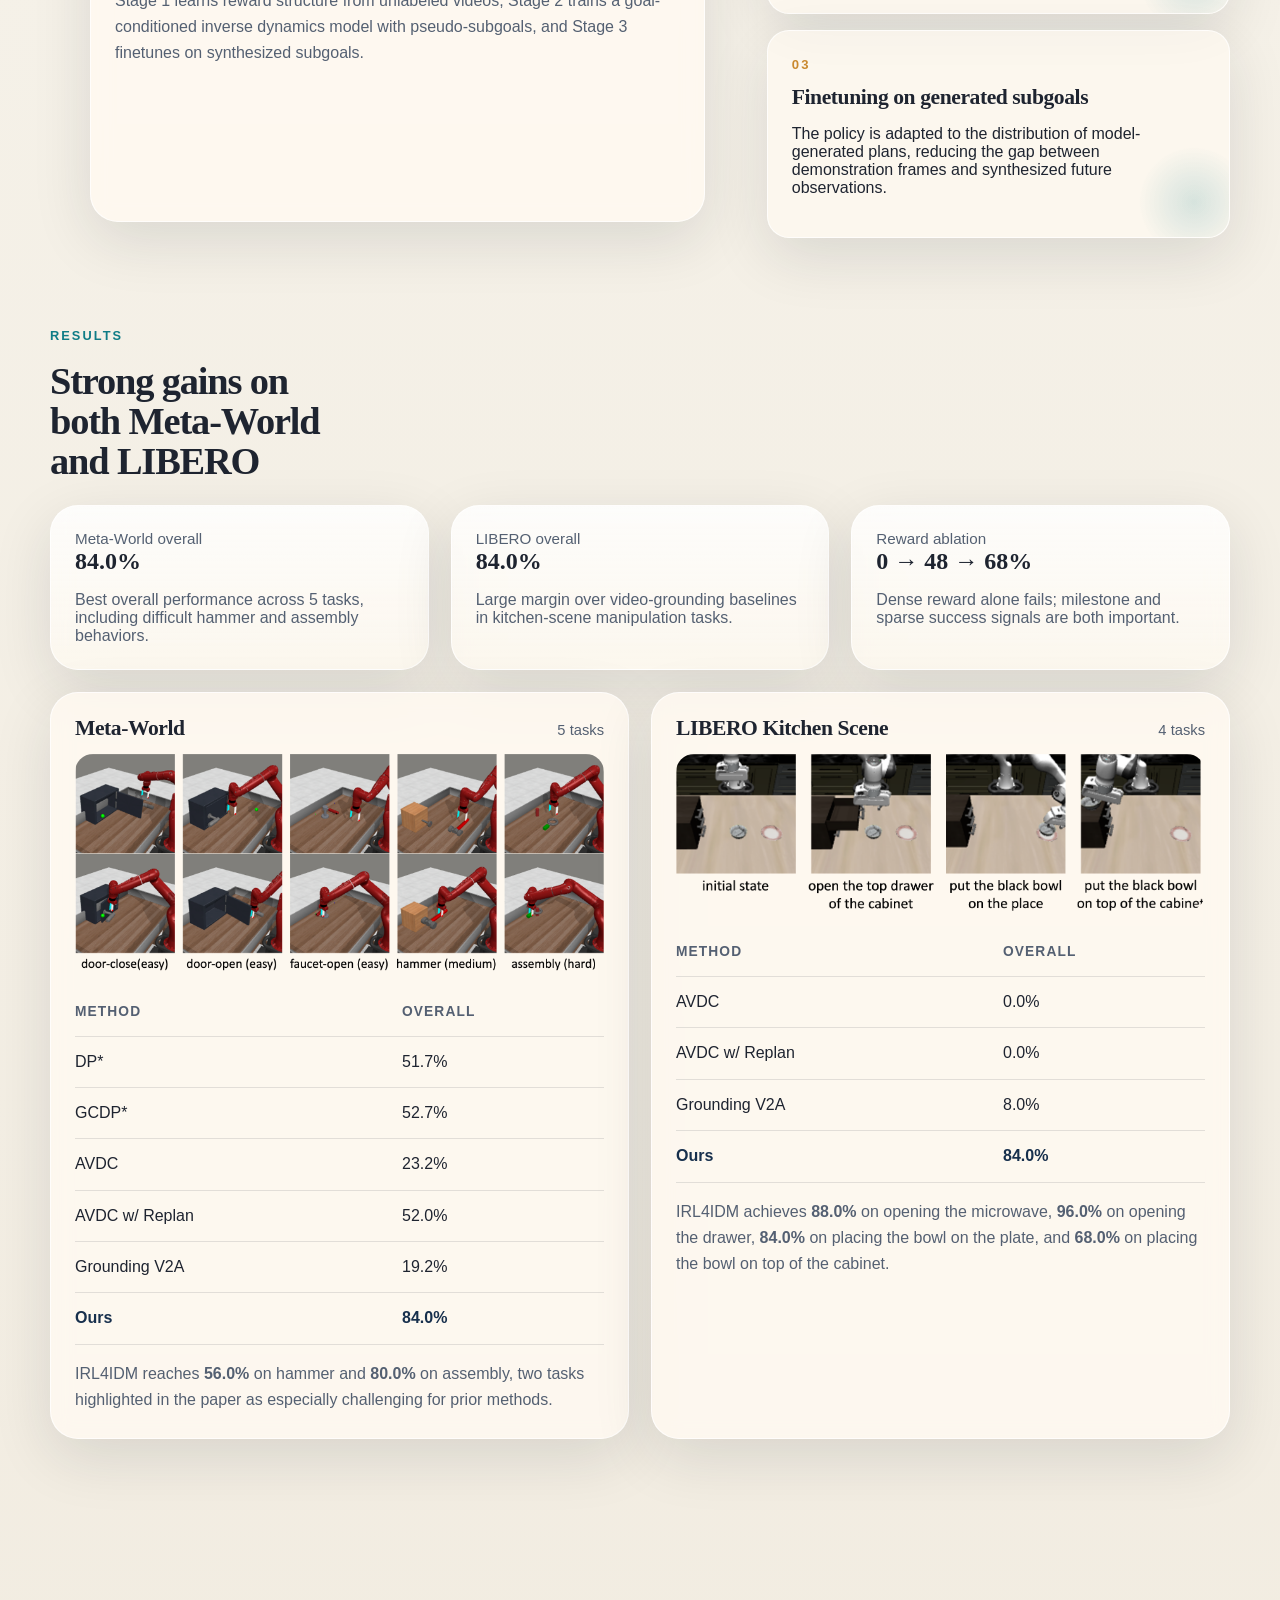
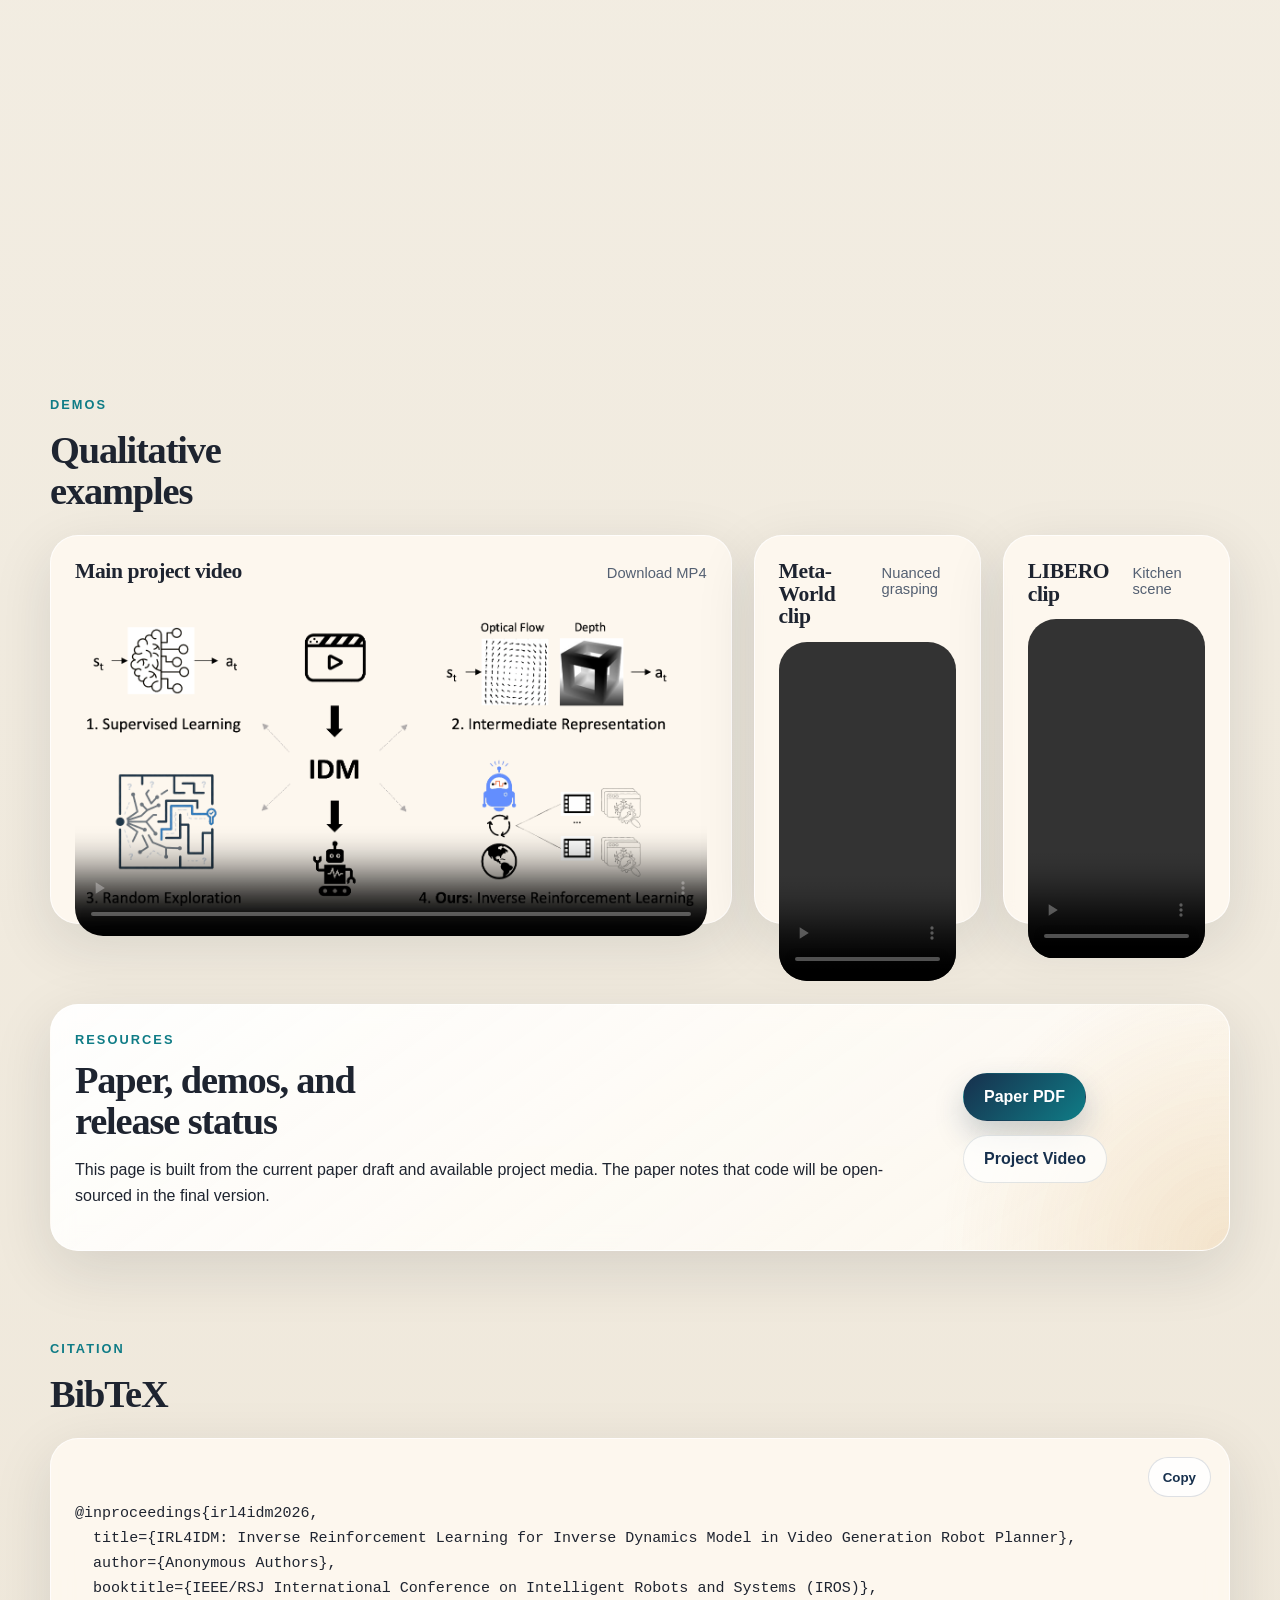
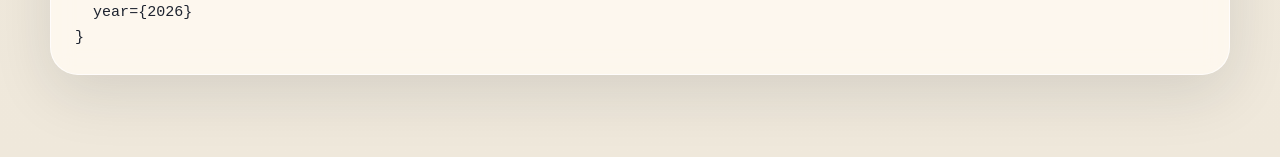
==== commit 0614fd89: "update irl4idm website" ====
--- a/irl4idm/index.html
+++ b/irl4idm/index.html
@@ -53,9 +53,9 @@
               </p>
             </div>
             <div class="hero-actions">
-              <a class="button button-primary" href="#">arXiv</a>
-              <a class="button button-secondary" href="#">PDF</a>
-              <a class="button button-secondary" href="#">Code</a>
+              <span class="button button-pending" aria-disabled="true">arXiv · Incoming</span>
+              <span class="button button-pending" aria-disabled="true">Paper · Incoming</span>
+              <span class="button button-pending" aria-disabled="true">Code · Incoming</span>
             </div>
             <ul class="hero-metrics" aria-label="Key metrics">
               <li>
--- a/irl4idm/styles.css
+++ b/irl4idm/styles.css
@@ -237,6 +237,14 @@
   border-color: rgba(23, 48, 77, 0.12);
 }
 
+.button-pending {
+  color: var(--ink-muted);
+  background: rgba(255, 255, 255, 0.52);
+  border-color: rgba(23, 48, 77, 0.1);
+  box-shadow: inset 0 0 0 1px rgba(255, 255, 255, 0.3);
+  cursor: default;
+}
+
 .hero-metrics {
   display: grid;
   grid-template-columns: repeat(3, minmax(0, 1fr));
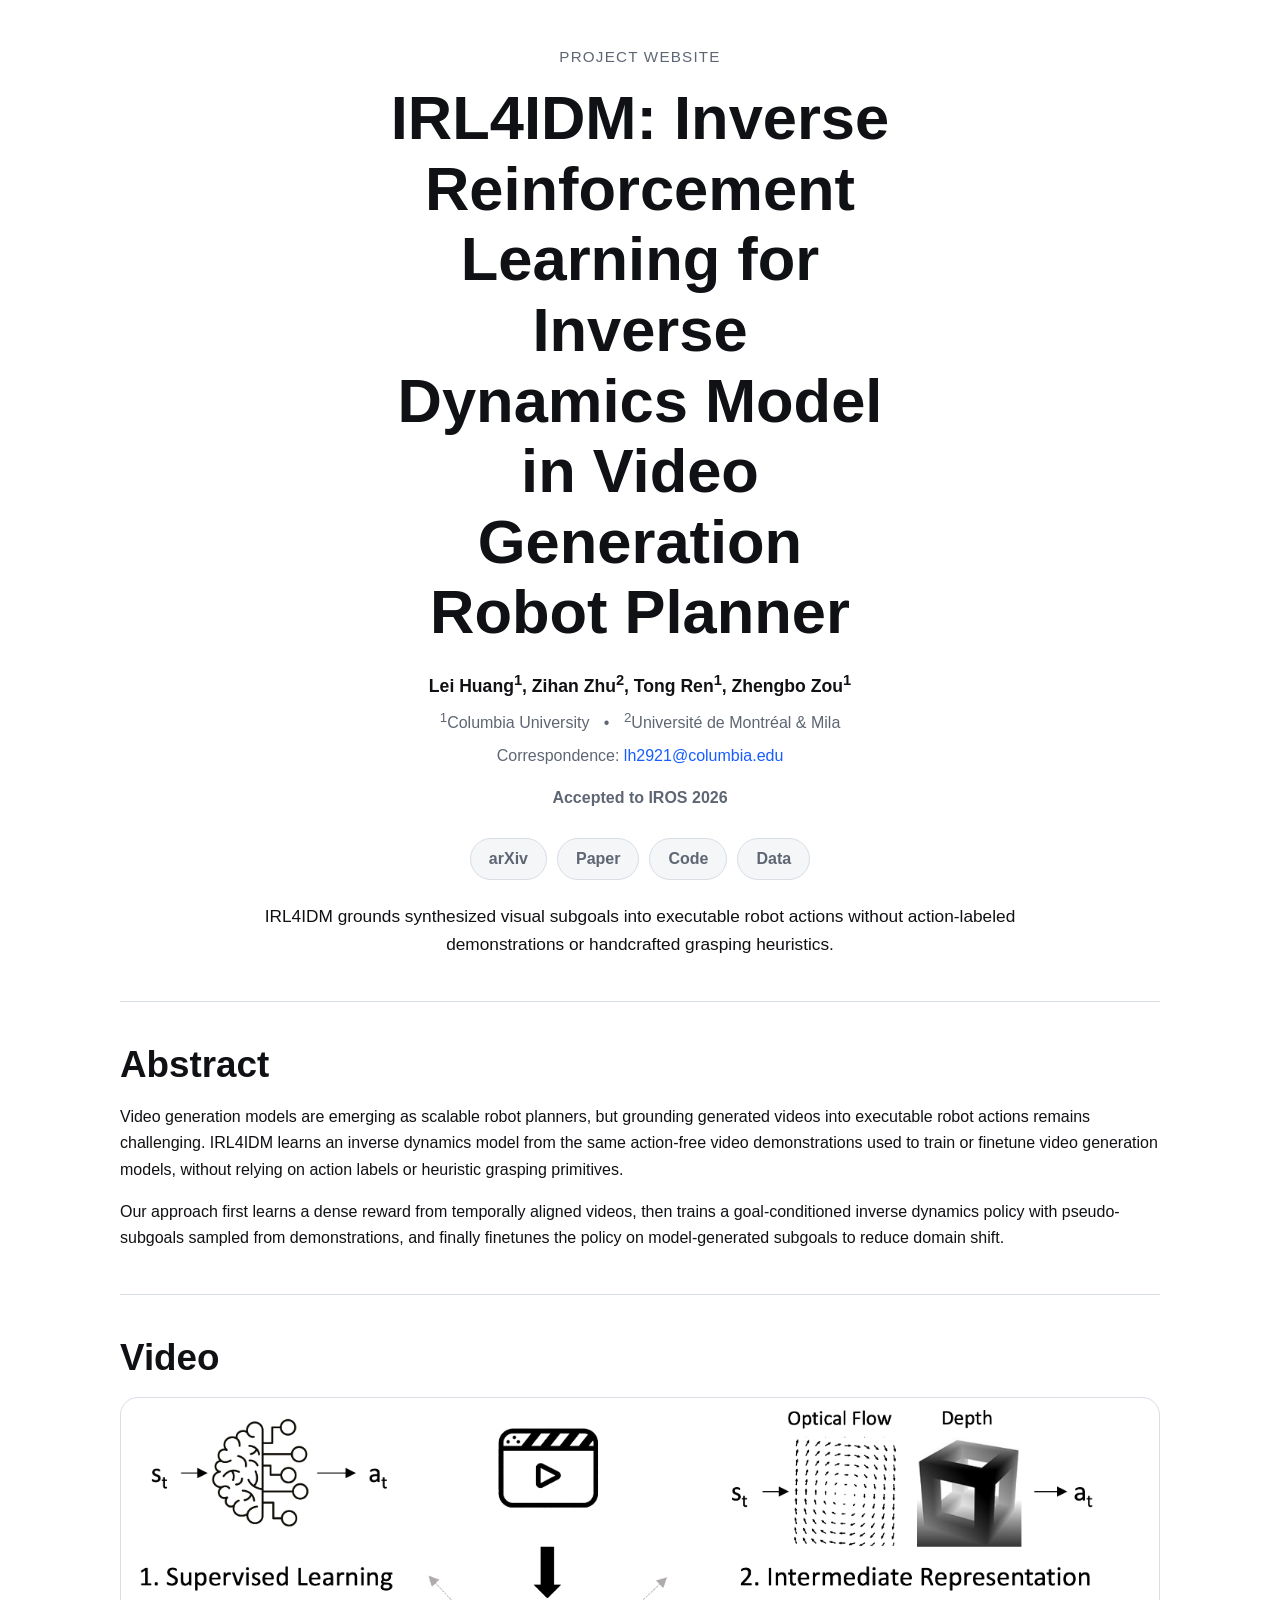
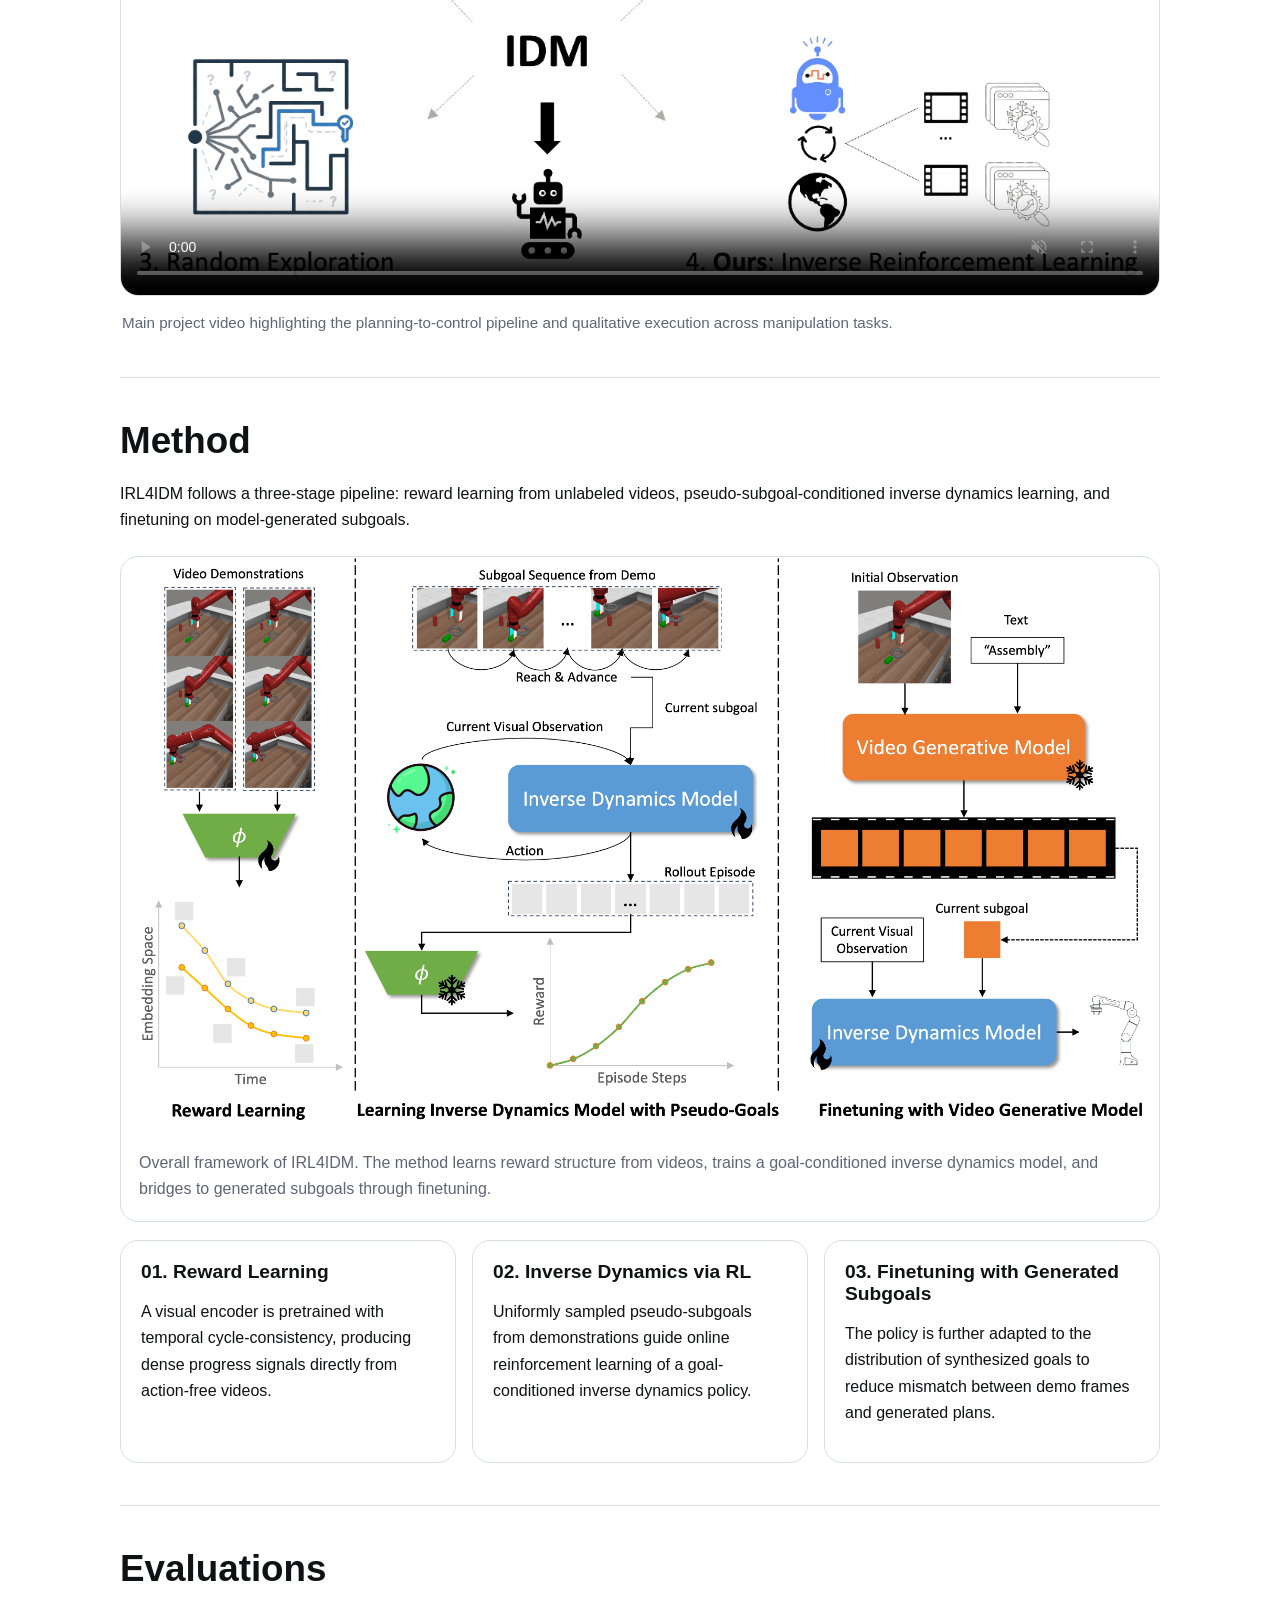
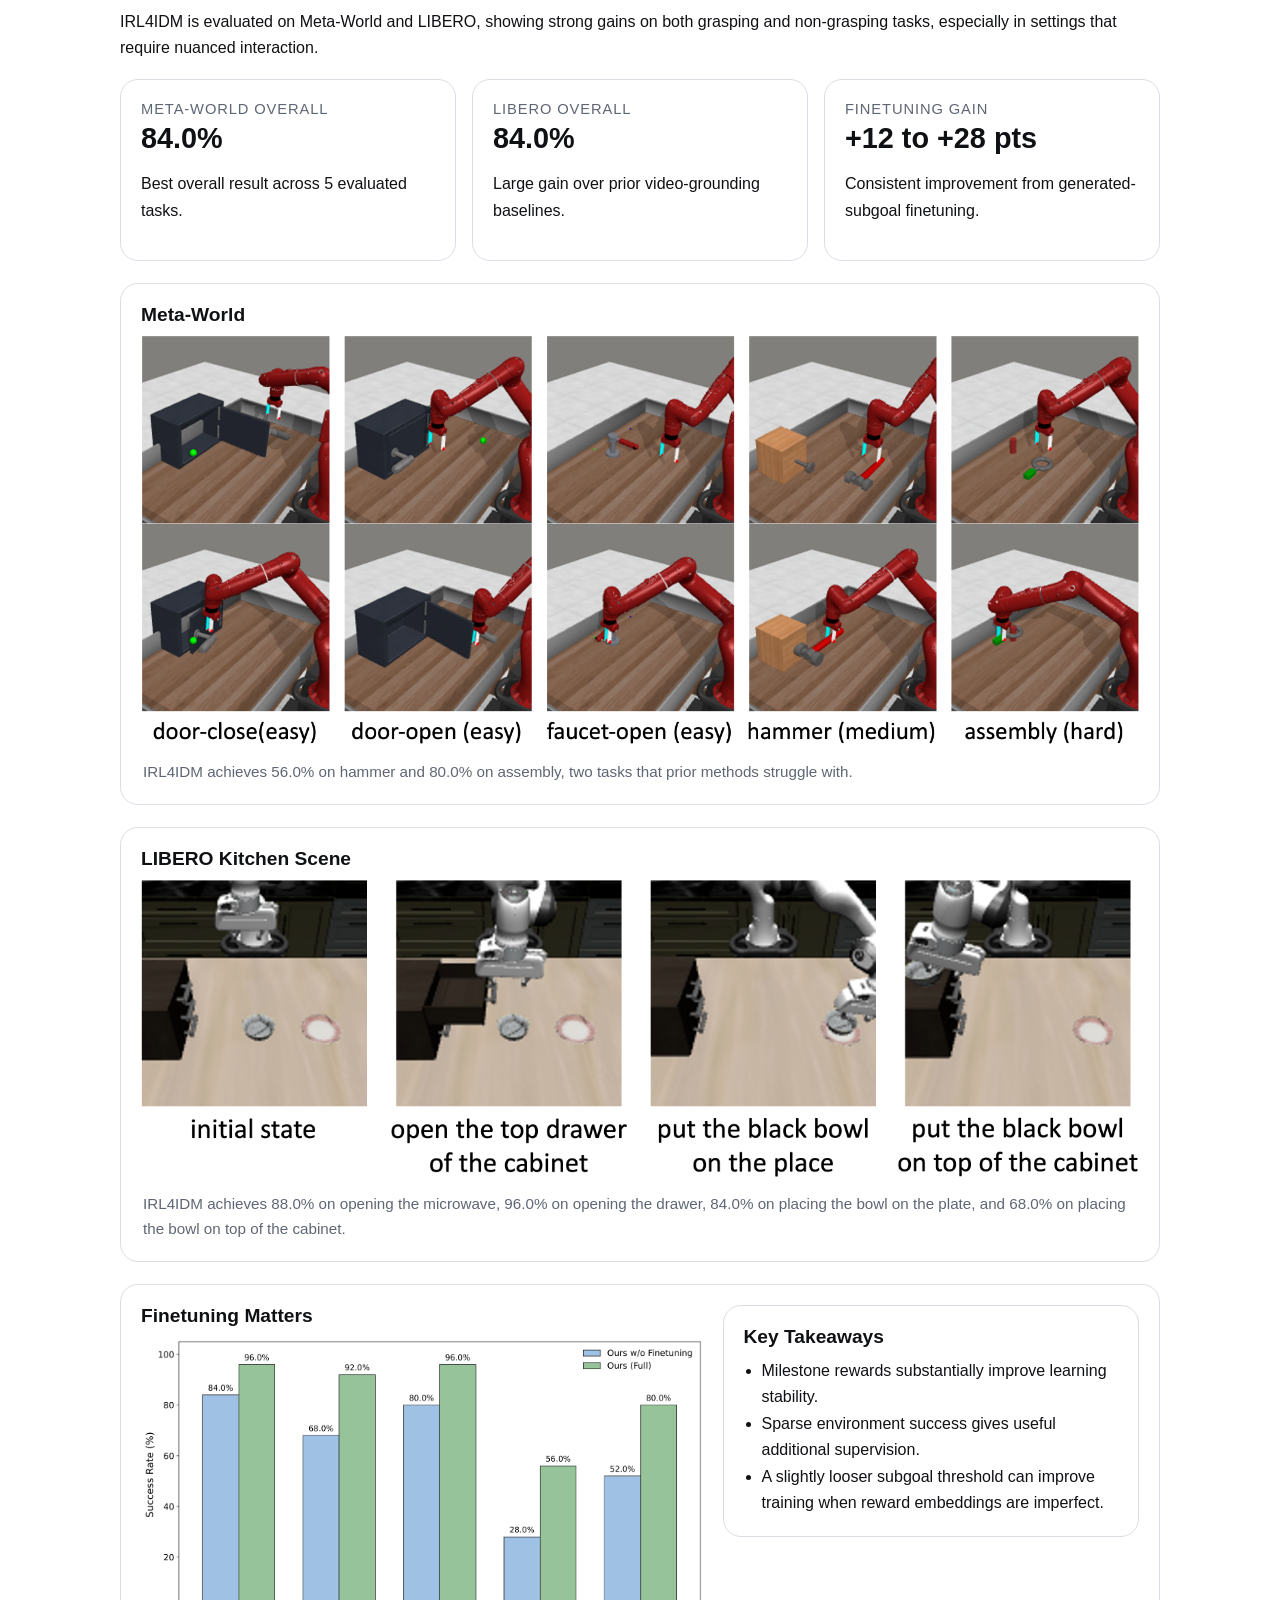
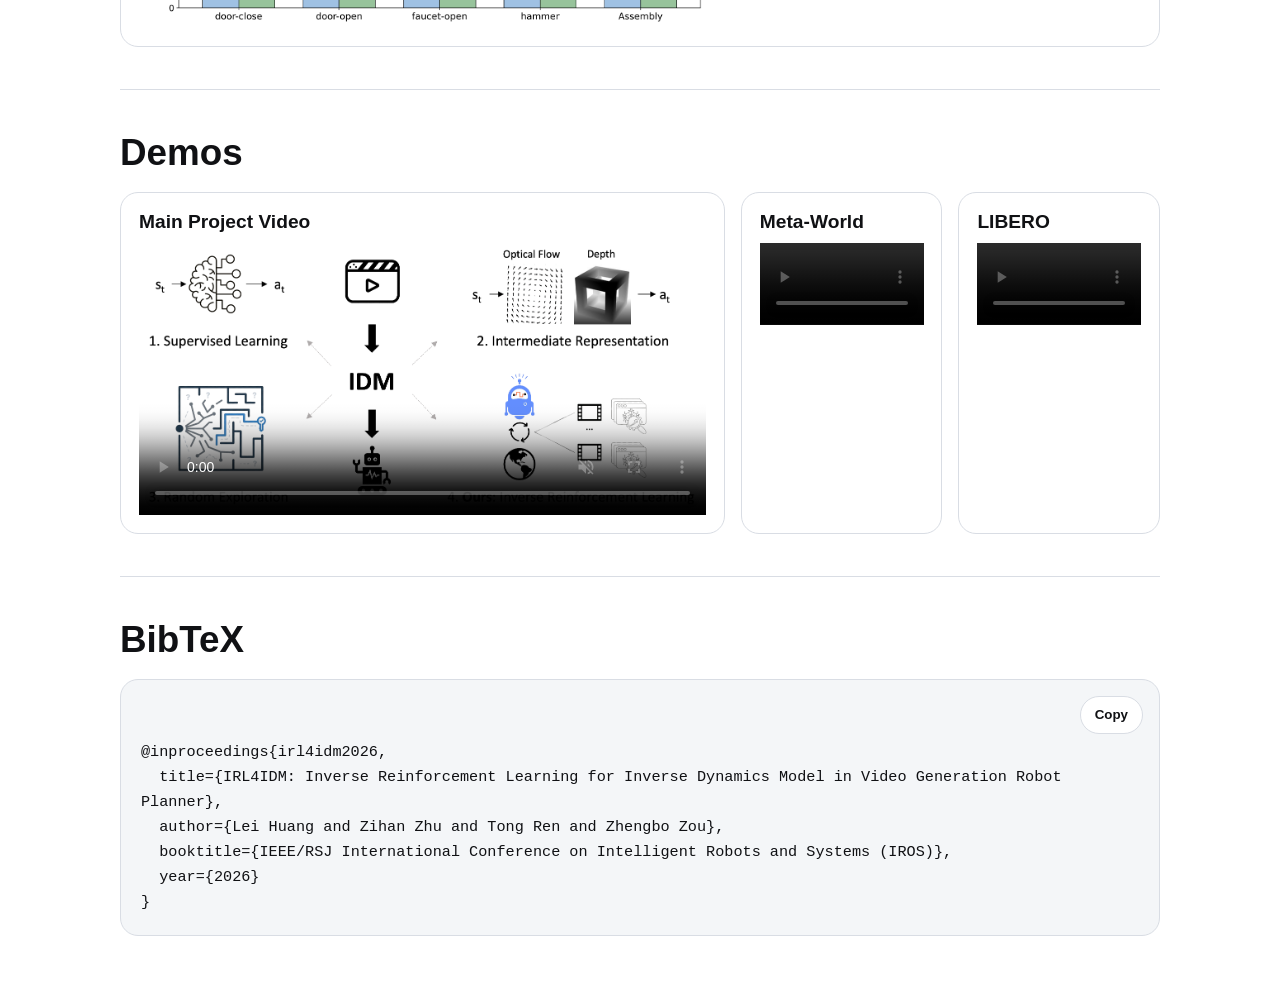
==== commit bbd2249a: "update irl4idm and personal webpage" ====
--- a/irl4idm/index.html
+++ b/irl4idm/index.html
@@ -12,449 +12,264 @@
     <link rel="stylesheet" href="styles.css" />
   </head>
   <body>
-    <div class="page-shell">
-      <header class="site-header">
-        <a class="brand" href="#top">IRL4IDM</a>
-        <nav class="site-nav" aria-label="Primary">
-          <a href="#overview">Overview</a>
-          <a href="#method">Method</a>
-          <a href="#results">Results</a>
-          <a href="#demos">Demos</a>
-          <a href="#citation">Citation</a>
-        </nav>
-      </header>
-
-      <main id="top">
-        <section class="hero">
-          <div class="hero-copy">
-            <p class="eyebrow">IROS 2026 Project Page</p>
-            <h1>
-              IRL4IDM: Inverse Reinforcement Learning for Inverse Dynamics
-              Model in Video Generation Robot Planner
-            </h1>
-            <div class="authors">
-              <p>
-                Lei Huang<sup>1</sup>
-                <span class="author-sep">·</span>
-                Zihan Zhu<sup>2</sup>
-                <span class="author-sep">·</span>
-                Tong Ren<sup>1</sup>
-                <span class="author-sep">·</span>
-                Zhengbo Zou<sup>1</sup>
-              </p>
-              <p class="affiliations">
-                <sup>1</sup>Columbia University
-                <span class="author-sep">·</span>
-                <sup>2</sup>Universit&eacute; de Montr&eacute;al &amp; Mila
-              </p>
-              <p class="author-contact">
-                Correspondence to
-                <a href="mailto:lh2921@columbia.edu">lh2921@columbia.edu</a>
-              </p>
-            </div>
-            <div class="hero-actions">
-              <span class="button button-pending" aria-disabled="true">arXiv · Incoming</span>
-              <span class="button button-pending" aria-disabled="true">Paper · Incoming</span>
-              <span class="button button-pending" aria-disabled="true">Code · Incoming</span>
-            </div>
-            <ul class="hero-metrics" aria-label="Key metrics">
-              <li>
-                <strong>84.0%</strong>
-                <span>Overall on Meta-World</span>
-              </li>
-              <li>
-                <strong>84.0%</strong>
-                <span>Overall on LIBERO</span>
-              </li>
-              <li>
-                <strong>+12 to +28 pts</strong>
-                <span>Gain from finetuning</span>
-              </li>
+    <main class="page">
+      <section class="hero">
+        <p class="kicker">Project Website</p>
+        <h1>
+          IRL4IDM: Inverse Reinforcement Learning for Inverse Dynamics Model in
+          Video Generation Robot Planner
+        </h1>
+
+        <p class="authors">
+          Lei Huang<sup>1</sup>, Zihan Zhu<sup>2</sup>, Tong Ren<sup>1</sup>,
+          Zhengbo Zou<sup>1</sup>
+        </p>
+
+        <p class="affiliations">
+          <sup>1</sup>Columbia University
+          <span class="divider-dot">•</span>
+          <sup>2</sup>Universit&eacute; de Montr&eacute;al &amp; Mila
+        </p>
+
+        <p class="contact">
+          Correspondence:
+          <a href="mailto:lh2921@columbia.edu">lh2921@columbia.edu</a>
+        </p>
+
+        <p class="venue">Accepted to IROS 2026</p>
+
+        <div class="hero-links" aria-label="Project links">
+          <span class="link-pill incoming">arXiv</span>
+          <span class="link-pill incoming">Paper</span>
+          <span class="link-pill incoming">Code</span>
+          <span class="link-pill incoming">Data</span>
+        </div>
+
+        <p class="lede">
+          IRL4IDM grounds synthesized visual subgoals into executable robot
+          actions without action-labeled demonstrations or handcrafted grasping
+          heuristics.
+        </p>
+      </section>
+
+      <hr class="section-rule" />
+
+      <section class="section" id="abstract">
+        <h2>Abstract</h2>
+        <p>
+          Video generation models are emerging as scalable robot planners, but
+          grounding generated videos into executable robot actions remains
+          challenging. IRL4IDM learns an inverse dynamics model from the same
+          action-free video demonstrations used to train or finetune video
+          generation models, without relying on action labels or heuristic
+          grasping primitives.
+        </p>
+        <p>
+          Our approach first learns a dense reward from temporally aligned
+          videos, then trains a goal-conditioned inverse dynamics policy with
+          pseudo-subgoals sampled from demonstrations, and finally finetunes the
+          policy on model-generated subgoals to reduce domain shift.
+        </p>
+      </section>
+
+      <hr class="section-rule" />
+
+      <section class="section" id="video">
+        <h2>Video</h2>
+        <div class="video-wrap">
+          <video
+            src="assets/videos/main-demo.mp4"
+            controls
+            muted
+            loop
+            playsinline
+            poster="assets/images/teaser.png"
+          ></video>
+        </div>
+        <p class="caption">
+          Main project video highlighting the planning-to-control pipeline and
+          qualitative execution across manipulation tasks.
+        </p>
+      </section>
+
+      <hr class="section-rule" />
+
+      <section class="section" id="method">
+        <h2>Method</h2>
+        <p class="section-intro">
+          IRL4IDM follows a three-stage pipeline: reward learning from unlabeled
+          videos, pseudo-subgoal-conditioned inverse dynamics learning, and
+          finetuning on model-generated subgoals.
+        </p>
+
+        <figure class="feature-figure">
+          <img
+            src="assets/images/overall_framework.png"
+            alt="Overall framework of IRL4IDM."
+          />
+          <figcaption>
+            Overall framework of IRL4IDM. The method learns reward structure
+            from videos, trains a goal-conditioned inverse dynamics model, and
+            bridges to generated subgoals through finetuning.
+          </figcaption>
+        </figure>
+
+        <div class="method-grid">
+          <article class="info-card">
+            <h3>01. Reward Learning</h3>
+            <p>
+              A visual encoder is pretrained with temporal cycle-consistency,
+              producing dense progress signals directly from action-free videos.
+            </p>
+          </article>
+          <article class="info-card">
+            <h3>02. Inverse Dynamics via RL</h3>
+            <p>
+              Uniformly sampled pseudo-subgoals from demonstrations guide online
+              reinforcement learning of a goal-conditioned inverse dynamics
+              policy.
+            </p>
+          </article>
+          <article class="info-card">
+            <h3>03. Finetuning with Generated Subgoals</h3>
+            <p>
+              The policy is further adapted to the distribution of synthesized
+              goals to reduce mismatch between demo frames and generated plans.
+            </p>
+          </article>
+        </div>
+      </section>
+
+      <hr class="section-rule" />
+
+      <section class="section" id="results">
+        <h2>Evaluations</h2>
+        <p class="section-intro">
+          IRL4IDM is evaluated on Meta-World and LIBERO, showing strong gains on
+          both grasping and non-grasping tasks, especially in settings that
+          require nuanced interaction.
+        </p>
+
+        <div class="stats-grid">
+          <article class="stat-card">
+            <span class="stat-label">Meta-World Overall</span>
+            <strong>84.0%</strong>
+            <p>Best overall result across 5 evaluated tasks.</p>
+          </article>
+          <article class="stat-card">
+            <span class="stat-label">LIBERO Overall</span>
+            <strong>84.0%</strong>
+            <p>Large gain over prior video-grounding baselines.</p>
+          </article>
+          <article class="stat-card">
+            <span class="stat-label">Finetuning Gain</span>
+            <strong>+12 to +28 pts</strong>
+            <p>Consistent improvement from generated-subgoal finetuning.</p>
+          </article>
+        </div>
+
+        <div class="benchmark">
+          <h3>Meta-World</h3>
+          <img
+            src="assets/images/metaworld.png"
+            alt="Meta-World tasks used in the paper."
+          />
+          <p class="caption">
+            IRL4IDM achieves 56.0% on hammer and 80.0% on assembly, two tasks
+            that prior methods struggle with.
+          </p>
+        </div>
+
+        <div class="benchmark">
+          <h3>LIBERO Kitchen Scene</h3>
+          <img
+            src="assets/images/libero.png"
+            alt="LIBERO tasks used in the paper."
+          />
+          <p class="caption">
+            IRL4IDM achieves 88.0% on opening the microwave, 96.0% on opening
+            the drawer, 84.0% on placing the bowl on the plate, and 68.0% on
+            placing the bowl on top of the cabinet.
+          </p>
+        </div>
+
+        <div class="benchmark two-col">
+          <div>
+            <h3>Finetuning Matters</h3>
+            <img
+              src="assets/images/finetune_vs_no_finetune.png"
+              alt="Performance with and without finetuning in Meta-World."
+            />
+          </div>
+          <div class="text-block">
+            <h3>Key Takeaways</h3>
+            <ul>
+              <li>Milestone rewards substantially improve learning stability.</li>
+              <li>Sparse environment success gives useful additional supervision.</li>
+              <li>A slightly looser subgoal threshold can improve training when reward embeddings are imperfect.</li>
             </ul>
           </div>
-        </section>
-
-        <section class="section intro-video">
-          <div class="section-heading intro-heading">
-            <p class="eyebrow">Project Video</p>
-            <h2>Video overview</h2>
-            <p class="hero-summary intro-summary">
-              IRL4IDM grounds synthesized subgoals into executable robot
-              actions, showing strong performance across both nuanced grasping
-              and non-grasping manipulation tasks.
-            </p>
-          </div>
-          <div class="hero-media">
-            <div class="video-card">
-              <video
-                src="assets/videos/main-demo.mp4"
-                controls
-                muted
-                loop
-                playsinline
-                poster="assets/images/teaser.png"
-              ></video>
-            </div>
-            <p class="media-caption">
-              Main project video highlighting the planning-to-control pipeline
-              and qualitative task execution examples.
-            </p>
-          </div>
-        </section>
-
-        <section class="section" id="overview">
-          <div class="section-heading">
-            <p class="eyebrow">Overview</p>
-            <h2>Learning inverse dynamics without action labels</h2>
-          </div>
-          <div class="overview-grid">
-            <article class="panel abstract-panel">
-              <h3>Abstract</h3>
-              <p>
-                Video generation models offer a scalable way to plan robot
-                behavior from broad physical priors, but turning generated
-                videos into executable actions remains difficult. IRL4IDM
-                learns this inverse dynamics mapping from the same
-                action-free videos used to train or finetune the video
-                generator.
-              </p>
-              <p>
-                The method first learns a dense reward by temporally aligning
-                unlabeled demonstrations, then trains a goal-conditioned policy
-                with pseudo-subgoals sampled from those videos, and finally
-                finetunes the policy on model-generated subgoals to reduce
-                domain shift.
-              </p>
-            </article>
-
-            <article class="panel contribution-panel">
-              <h3>Why it matters</h3>
-              <ul class="clean-list">
-                <li>Removes dependence on action-labeled robot demonstrations.</li>
-                <li>Avoids handcrafted grasping heuristics used by prior methods.</li>
-                <li>Improves precisely where baselines tend to break: nuanced manipulation.</li>
-              </ul>
-            </article>
-
-            <figure class="panel figure-panel">
-              <img
-                src="assets/images/teaser.png"
-                alt="Teaser figure showing IRL4IDM bridging video generation and inverse dynamics."
-              />
-              <figcaption>
-                IRL4IDM uses inverse reinforcement learning to ground visual
-                plans into robot actions.
-              </figcaption>
-            </figure>
-          </div>
-        </section>
-
-        <section class="section" id="method">
-          <div class="section-heading">
-            <p class="eyebrow">Method</p>
-            <h2>A three-stage training pipeline</h2>
-          </div>
-
-          <div class="method-layout">
-            <figure class="panel method-figure">
-              <img
-                src="assets/images/overall_framework.png"
-                alt="Overall framework of IRL4IDM."
-              />
-              <figcaption>
-                Stage 1 learns reward structure from unlabeled videos, Stage 2
-                trains a goal-conditioned inverse dynamics model with
-                pseudo-subgoals, and Stage 3 finetunes on synthesized subgoals.
-              </figcaption>
-            </figure>
-
-            <div class="stage-stack">
-              <article class="stage-card">
-                <span class="stage-index">01</span>
-                <h3>Reward learning via temporal alignment</h3>
-                <p>
-                  A visual encoder is pretrained with temporal cycle-consistency,
-                  producing an embedding space where progress toward subgoals
-                  can be measured densely.
-                </p>
-              </article>
-
-              <article class="stage-card">
-                <span class="stage-index">02</span>
-                <h3>Pseudo-subgoal RL for inverse dynamics</h3>
-                <p>
-                  Uniformly sampled frames from demonstrations act as
-                  intermediate goals, enabling online reinforcement learning
-                  without random exploration alone.
-                </p>
-              </article>
-
-              <article class="stage-card">
-                <span class="stage-index">03</span>
-                <h3>Finetuning on generated subgoals</h3>
-                <p>
-                  The policy is adapted to the distribution of model-generated
-                  plans, reducing the gap between demonstration frames and
-                  synthesized future observations.
-                </p>
-              </article>
-            </div>
-          </div>
-        </section>
-
-        <section class="section" id="results">
-          <div class="section-heading">
-            <p class="eyebrow">Results</p>
-            <h2>Strong gains on both Meta-World and LIBERO</h2>
-          </div>
-
-          <div class="results-highlight">
-            <article class="metric-callout">
-              <span class="metric-label">Meta-World overall</span>
-              <strong>84.0%</strong>
-              <p>
-                Best overall performance across 5 tasks, including difficult
-                hammer and assembly behaviors.
-              </p>
-            </article>
-            <article class="metric-callout">
-              <span class="metric-label">LIBERO overall</span>
-              <strong>84.0%</strong>
-              <p>
-                Large margin over video-grounding baselines in kitchen-scene
-                manipulation tasks.
-              </p>
-            </article>
-            <article class="metric-callout">
-              <span class="metric-label">Reward ablation</span>
-              <strong>0 → 48 → 68%</strong>
-              <p>
-                Dense reward alone fails; milestone and sparse success signals
-                are both important.
-              </p>
-            </article>
-          </div>
-
-          <div class="benchmark-grid">
-            <article class="panel benchmark-panel">
-              <div class="panel-topline">
-                <h3>Meta-World</h3>
-                <span>5 tasks</span>
-              </div>
-              <img
-                src="assets/images/metaworld.png"
-                alt="Meta-World tasks used in the paper."
-              />
-              <div class="table-wrap">
-                <table>
-                  <thead>
-                    <tr>
-                      <th>Method</th>
-                      <th>Overall</th>
-                    </tr>
-                  </thead>
-                  <tbody>
-                    <tr>
-                      <td>DP*</td>
-                      <td>51.7%</td>
-                    </tr>
-                    <tr>
-                      <td>GCDP*</td>
-                      <td>52.7%</td>
-                    </tr>
-                    <tr>
-                      <td>AVDC</td>
-                      <td>23.2%</td>
-                    </tr>
-                    <tr>
-                      <td>AVDC w/ Replan</td>
-                      <td>52.0%</td>
-                    </tr>
-                    <tr>
-                      <td>Grounding V2A</td>
-                      <td>19.2%</td>
-                    </tr>
-                    <tr class="emphasis-row">
-                      <td>Ours</td>
-                      <td>84.0%</td>
-                    </tr>
-                  </tbody>
-                </table>
-              </div>
-              <p class="benchmark-note">
-                IRL4IDM reaches <strong>56.0%</strong> on hammer and
-                <strong>80.0%</strong> on assembly, two tasks highlighted in
-                the paper as especially challenging for prior methods.
-              </p>
-            </article>
-
-            <article class="panel benchmark-panel">
-              <div class="panel-topline">
-                <h3>LIBERO Kitchen Scene</h3>
-                <span>4 tasks</span>
-              </div>
-              <img
-                src="assets/images/libero.png"
-                alt="LIBERO tasks used in the paper."
-              />
-              <div class="table-wrap">
-                <table>
-                  <thead>
-                    <tr>
-                      <th>Method</th>
-                      <th>Overall</th>
-                    </tr>
-                  </thead>
-                  <tbody>
-                    <tr>
-                      <td>AVDC</td>
-                      <td>0.0%</td>
-                    </tr>
-                    <tr>
-                      <td>AVDC w/ Replan</td>
-                      <td>0.0%</td>
-                    </tr>
-                    <tr>
-                      <td>Grounding V2A</td>
-                      <td>8.0%</td>
-                    </tr>
-                    <tr class="emphasis-row">
-                      <td>Ours</td>
-                      <td>84.0%</td>
-                    </tr>
-                  </tbody>
-                </table>
-              </div>
-              <p class="benchmark-note">
-                IRL4IDM achieves <strong>88.0%</strong> on opening the
-                microwave, <strong>96.0%</strong> on opening the drawer,
-                <strong>84.0%</strong> on placing the bowl on the plate, and
-                <strong>68.0%</strong> on placing the bowl on top of the
-                cabinet.
-              </p>
-            </article>
-          </div>
-
-          <div class="ablation-layout">
-            <article class="panel ablation-panel">
-              <div class="panel-topline">
-                <h3>Finetuning matters</h3>
-                <span>Figure 5</span>
-              </div>
-              <img
-                src="assets/images/finetune_vs_no_finetune.png"
-                alt="Performance with and without finetuning in Meta-World."
-              />
-              <p>
-                Replacing pseudo-subgoals with model-generated subgoals during
-                the final stage consistently improves performance, with gains
-                ranging from 12 to 28 absolute points.
-              </p>
-            </article>
-
-            <article class="panel text-panel">
-              <div class="panel-topline">
-                <h3>Design takeaways</h3>
-                <span>Ablations</span>
-              </div>
-              <ul class="clean-list">
-                <li>Milestone rewards substantially improve optimization over dense reward alone.</li>
-                <li>Sparse environment success provides useful additional supervision.</li>
-                <li>A slightly looser subgoal-switching threshold can help when the learned encoder is imperfect.</li>
-              </ul>
-            </article>
-          </div>
-        </section>
-
-        <section class="section" id="demos">
-          <div class="section-heading">
-            <p class="eyebrow">Demos</p>
-            <h2>Qualitative examples</h2>
-          </div>
-
-          <div class="demo-grid">
-            <article class="panel demo-panel demo-panel-wide">
-              <div class="panel-topline">
-                <h3>Main project video</h3>
-                <a href="assets/videos/main-demo.mp4">Download MP4</a>
-              </div>
-              <video
-                src="assets/videos/main-demo.mp4"
-                controls
-                muted
-                loop
-                playsinline
-                poster="assets/images/teaser.png"
-              ></video>
-            </article>
-
-            <article class="panel demo-panel">
-              <div class="panel-topline">
-                <h3>Meta-World clip</h3>
-                <span>Nuanced grasping</span>
-              </div>
-              <video
-                src="assets/videos/metaworld-demo.mp4"
-                controls
-                muted
-                loop
-                playsinline
-              ></video>
-            </article>
-
-            <article class="panel demo-panel">
-              <div class="panel-topline">
-                <h3>LIBERO clip</h3>
-                <span>Kitchen scene</span>
-              </div>
-              <video
-                src="assets/videos/libero-demo.mp4"
-                controls
-                muted
-                loop
-                playsinline
-              ></video>
-            </article>
-          </div>
-        </section>
-
-        <section class="section resources-section">
-          <div class="resource-card panel">
-            <div>
-              <p class="eyebrow">Resources</p>
-              <h2>Paper, demos, and release status</h2>
-              <p>
-                This page is built from the current paper draft and available
-                project media. The paper notes that code will be open-sourced in
-                the final version.
-              </p>
-            </div>
-            <div class="resource-actions">
-              <a class="button button-primary" href="assets/paper/IRL4IDM_IROS2026.pdf">Paper PDF</a>
-              <a class="button button-secondary" href="assets/videos/main-demo.mp4">Project Video</a>
-            </div>
-          </div>
-        </section>
-
-        <section class="section" id="citation">
-          <div class="section-heading">
-            <p class="eyebrow">Citation</p>
-            <h2>BibTeX</h2>
-          </div>
-          <div class="citation-box panel">
-            <button class="copy-button" type="button" data-copy-target="bibtex">
-              Copy
-            </button>
-            <pre id="bibtex"><code>@inproceedings{irl4idm2026,
+        </div>
+      </section>
+
+      <hr class="section-rule" />
+
+      <section class="section" id="demos">
+        <h2>Demos</h2>
+        <div class="demo-grid">
+          <article class="demo-card demo-card-large">
+            <h3>Main Project Video</h3>
+            <video
+              src="assets/videos/main-demo.mp4"
+              controls
+              muted
+              loop
+              playsinline
+              poster="assets/images/teaser.png"
+            ></video>
+          </article>
+
+          <article class="demo-card">
+            <h3>Meta-World</h3>
+            <video
+              src="assets/videos/metaworld-demo.mp4"
+              controls
+              muted
+              loop
+              playsinline
+            ></video>
+          </article>
+
+          <article class="demo-card">
+            <h3>LIBERO</h3>
+            <video
+              src="assets/videos/libero-demo.mp4"
+              controls
+              muted
+              loop
+              playsinline
+            ></video>
+          </article>
+        </div>
+      </section>
+
+      <hr class="section-rule" />
+
+      <section class="section" id="citation">
+        <h2>BibTeX</h2>
+        <div class="bibtex-box">
+          <button class="copy-button" type="button" data-copy-target="bibtex">
+            Copy
+          </button>
+          <pre id="bibtex"><code>@inproceedings{irl4idm2026,
   title={IRL4IDM: Inverse Reinforcement Learning for Inverse Dynamics Model in Video Generation Robot Planner},
-  author={Anonymous Authors},
+  author={Lei Huang and Zihan Zhu and Tong Ren and Zhengbo Zou},
   booktitle={IEEE/RSJ International Conference on Intelligent Robots and Systems (IROS)},
   year={2026}
 }</code></pre>
-          </div>
-        </section>
-      </main>
-    </div>
+        </div>
+      </section>
+    </main>
 
     <script src="script.js"></script>
   </body>
--- a/irl4idm/styles.css
+++ b/irl4idm/styles.css
@@ -1,19 +1,13 @@
 :root {
-  --bg: #f5f1e8;
-  --bg-soft: #fffaf1;
-  --ink: #1e2430;
-  --ink-muted: #546072;
-  --line: rgba(30, 36, 48, 0.12);
-  --navy: #17304d;
-  --teal: #0f7c86;
-  --gold: #c9892f;
-  --panel: rgba(255, 250, 241, 0.84);
-  --panel-strong: rgba(255, 255, 255, 0.95);
-  --shadow: 0 18px 60px rgba(26, 32, 44, 0.12);
-  --radius-xl: 28px;
-  --radius-lg: 22px;
-  --radius-md: 16px;
-  --content-width: 1180px;
+  --bg: #ffffff;
+  --fg: #101114;
+  --muted: #5f6673;
+  --line: #d9dde4;
+  --soft: #f4f6f8;
+  --blue: #165dff;
+  --blue-soft: #e8f0ff;
+  --radius: 18px;
+  --page-width: 1040px;
 }
 
 * {
@@ -26,12 +20,9 @@
 
 body {
   margin: 0;
-  font-family: "Avenir Next", "Segoe UI", "Helvetica Neue", sans-serif;
-  color: var(--ink);
-  background:
-    radial-gradient(circle at top left, rgba(15, 124, 134, 0.18), transparent 28%),
-    radial-gradient(circle at top right, rgba(201, 137, 47, 0.18), transparent 24%),
-    linear-gradient(180deg, #fcf6eb 0%, #f5f1e8 48%, #efe8db 100%);
+  font-family: "Helvetica Neue", Helvetica, Arial, sans-serif;
+  color: var(--fg);
+  background: var(--bg);
 }
 
 img,
@@ -41,80 +32,30 @@
 }
 
 a {
-  color: inherit;
+  color: var(--blue);
   text-decoration: none;
 }
 
-.page-shell {
-  width: min(100%, calc(var(--content-width) + 48px));
+a:hover {
+  text-decoration: underline;
+}
+
+.page {
+  width: min(100% - 32px, var(--page-width));
   margin: 0 auto;
-  padding: 20px 24px 72px;
-}
-
-.site-header {
-  position: sticky;
-  top: 16px;
-  z-index: 10;
-  display: flex;
-  justify-content: space-between;
-  align-items: center;
-  gap: 24px;
-  padding: 14px 18px;
-  margin-bottom: 24px;
-  border: 1px solid rgba(255, 255, 255, 0.7);
-  border-radius: 999px;
-  background: rgba(252, 246, 235, 0.72);
-  backdrop-filter: blur(18px);
-  box-shadow: var(--shadow);
-}
-
-.brand,
-.site-nav a {
-  letter-spacing: 0.04em;
-}
-
-.brand {
-  font-family: "Iowan Old Style", "Palatino Linotype", serif;
-  font-size: 1.15rem;
-  font-weight: 700;
-}
-
-.site-nav {
-  display: flex;
-  flex-wrap: wrap;
-  gap: 18px;
-}
-
-.site-nav a {
-  color: var(--ink-muted);
+  padding: 40px 0 72px;
+}
+
+.hero {
+  text-align: center;
+  padding-top: 8px;
+}
+
+.kicker {
+  margin: 0 0 18px;
+  color: var(--muted);
   font-size: 0.95rem;
-}
-
-.hero,
-.section,
-.resources-section {
-  margin-top: 28px;
-}
-
-.hero {
-  display: block;
-  min-height: auto;
-  padding: 48px 0 8px;
-}
-
-.hero-copy {
-  max-width: 980px;
-  margin: 0 auto;
-  padding: 8px 4px;
-  text-align: center;
-}
-
-.eyebrow {
-  margin: 0 0 10px;
-  color: var(--teal);
-  font-size: 0.8rem;
-  font-weight: 700;
-  letter-spacing: 0.16em;
+  letter-spacing: 0.08em;
   text-transform: uppercase;
 }
 
@@ -122,414 +63,227 @@
 h2,
 h3 {
   margin: 0;
-  font-family: "Iowan Old Style", "Palatino Linotype", serif;
-  line-height: 1.05;
+  line-height: 1.15;
 }
 
 h1 {
-  font-size: clamp(2.7rem, 4.6vw, 4.8rem);
-  letter-spacing: -0.04em;
   max-width: 15ch;
-  margin-inline: auto;
+  margin: 0 auto;
+  font-size: clamp(2.4rem, 4.8vw, 4.6rem);
+  font-weight: 700;
 }
 
 h2 {
-  font-size: clamp(2rem, 3vw, 3.1rem);
-  letter-spacing: -0.03em;
-  max-width: 16ch;
+  margin-bottom: 18px;
+  font-size: clamp(1.65rem, 3vw, 2.3rem);
+  font-weight: 700;
 }
 
 h3 {
-  font-size: 1.35rem;
-  letter-spacing: -0.02em;
-}
-
-.hero-summary,
-.panel p,
-.benchmark-note,
+  margin-bottom: 10px;
+  font-size: 1.2rem;
+  font-weight: 700;
+}
+
+.authors,
+.affiliations,
+.contact,
+.venue,
+.lede,
+.caption,
+.section-intro,
+.section p,
+.section li,
 figcaption,
-td,
-th,
-li,
 pre {
   line-height: 1.65;
 }
 
-.hero-summary {
-  max-width: 58ch;
-  margin: 20px 0 12px;
-  font-size: 1.08rem;
-  color: var(--ink-muted);
-}
-
-.intro-summary {
-  margin-inline: auto;
-  text-align: center;
-}
-
 .authors {
-  margin: 18px auto 28px;
-  color: var(--ink);
+  margin: 20px 0 6px;
+  font-size: 1.1rem;
   font-weight: 600;
-  max-width: 900px;
-}
-
-.authors p {
-  margin: 0;
-}
-
-.authors p + p {
-  margin-top: 8px;
-}
-
-.author-contact,
-.affiliations {
-  color: var(--ink-muted);
-  font-weight: 500;
-}
-
-.author-contact a {
-  color: var(--teal);
-}
-
-.author-sep {
-  margin: 0 0.45rem;
-  color: rgba(84, 96, 114, 0.55);
-}
-
-.hero-actions,
-.resource-actions {
+}
+
+.affiliations,
+.contact,
+.venue {
+  margin: 0;
+  color: var(--muted);
+}
+
+.divider-dot {
+  margin: 0 10px;
+}
+
+.contact {
+  margin-top: 6px;
+}
+
+.venue {
+  margin-top: 16px;
+  font-weight: 600;
+}
+
+.hero-links {
   display: flex;
+  justify-content: center;
   flex-wrap: wrap;
-  gap: 14px;
-}
-
-.hero-actions {
-  justify-content: center;
-}
-
-.button {
+  gap: 10px;
+  margin: 26px 0 22px;
+}
+
+.link-pill {
   display: inline-flex;
   align-items: center;
   justify-content: center;
-  min-height: 48px;
-  padding: 0 20px;
+  min-height: 42px;
+  padding: 0 18px;
+  border: 1px solid var(--line);
   border-radius: 999px;
-  border: 1px solid transparent;
-  font-weight: 700;
-  transition: transform 180ms ease, box-shadow 180ms ease, background 180ms ease;
-}
-
-.button:hover,
-.copy-button:hover {
-  transform: translateY(-1px);
-}
-
-.button-primary {
-  color: #fff;
-  background: linear-gradient(135deg, var(--navy), var(--teal));
-  box-shadow: 0 14px 30px rgba(23, 48, 77, 0.22);
-}
-
-.button-secondary {
-  color: var(--navy);
-  background: rgba(255, 255, 255, 0.72);
-  border-color: rgba(23, 48, 77, 0.12);
-}
-
-.button-pending {
-  color: var(--ink-muted);
-  background: rgba(255, 255, 255, 0.52);
-  border-color: rgba(23, 48, 77, 0.1);
-  box-shadow: inset 0 0 0 1px rgba(255, 255, 255, 0.3);
+  background: #fff;
+  color: var(--fg);
+  font-weight: 600;
+}
+
+.link-pill.incoming {
+  color: var(--muted);
+  background: var(--soft);
   cursor: default;
 }
 
-.hero-metrics {
+.lede {
+  max-width: 760px;
+  margin: 0 auto;
+  font-size: 1.08rem;
+  color: var(--fg);
+}
+
+.section-rule {
+  margin: 42px 0;
+  border: 0;
+  border-top: 1px solid var(--line);
+}
+
+.section {
+  margin: 0;
+}
+
+.video-wrap,
+.feature-figure,
+.benchmark,
+.bibtex-box,
+.demo-card,
+.info-card,
+.stat-card,
+.text-block {
+  border: 1px solid var(--line);
+  border-radius: var(--radius);
+  background: #fff;
+}
+
+.video-wrap {
+  overflow: hidden;
+}
+
+.caption {
+  margin: 14px 2px 0;
+  color: var(--muted);
+  font-size: 0.95rem;
+}
+
+.feature-figure {
+  overflow: hidden;
+  margin: 22px 0 0;
+}
+
+.feature-figure figcaption {
+  padding: 16px 18px 18px;
+  color: var(--muted);
+}
+
+.method-grid,
+.stats-grid,
+.demo-grid {
   display: grid;
+  gap: 16px;
+}
+
+.method-grid {
   grid-template-columns: repeat(3, minmax(0, 1fr));
-  gap: 14px;
-  padding: 0;
-  margin: 34px auto 0;
-  list-style: none;
-  max-width: 920px;
-}
-
-.hero-metrics li,
-.metric-callout,
-.stage-card {
-  border: 1px solid rgba(255, 255, 255, 0.75);
-  border-radius: var(--radius-lg);
-  background: rgba(255, 250, 241, 0.7);
-  box-shadow: var(--shadow);
-}
-
-.hero-metrics li {
-  padding: 18px;
-}
-
-.hero-metrics strong,
-.metric-callout strong {
+  margin-top: 18px;
+}
+
+.stats-grid {
+  grid-template-columns: repeat(3, minmax(0, 1fr));
+  margin-top: 18px;
+}
+
+.info-card,
+.stat-card,
+.text-block {
+  padding: 20px;
+}
+
+.stat-card strong {
   display: block;
-  margin-bottom: 4px;
-  font-size: 1.5rem;
-  font-family: "Iowan Old Style", "Palatino Linotype", serif;
-}
-
-.hero-metrics span,
-.metric-label {
-  color: var(--ink-muted);
-  font-size: 0.95rem;
-}
-
-.hero-media {
-  position: relative;
-  max-width: 980px;
-  margin: 0 auto;
-}
-
-.video-card,
-.panel,
-.metric-callout {
-  border: 1px solid rgba(255, 255, 255, 0.75);
-  border-radius: var(--radius-xl);
-  background: var(--panel);
-  box-shadow: var(--shadow);
-  backdrop-filter: blur(10px);
-}
-
-.video-card {
-  overflow: hidden;
-  background:
-    radial-gradient(circle at top left, rgba(15, 124, 134, 0.22), transparent 22%),
-    linear-gradient(160deg, #10233d 0%, #0f1728 100%);
-}
-
-.video-card video,
-.demo-panel video {
-  width: 100%;
-  height: 100%;
-  border-radius: inherit;
-}
-
-.media-caption {
-  margin: 14px 6px 0;
-  color: var(--ink-muted);
-  font-size: 0.95rem;
-  text-align: center;
-}
-
-.section {
-  padding: 52px 0 10px;
-}
-
-.section-heading {
-  display: flex;
-  flex-direction: column;
-  gap: 8px;
-  margin-bottom: 24px;
-}
-
-.intro-video {
-  padding-top: 18px;
-}
-
-.intro-heading {
-  align-items: center;
-  text-align: center;
-}
-
-.overview-grid {
+  margin: 4px 0 8px;
+  font-size: 1.8rem;
+}
+
+.stat-label {
+  color: var(--muted);
+  font-size: 0.92rem;
+  text-transform: uppercase;
+  letter-spacing: 0.06em;
+}
+
+.benchmark {
+  margin-top: 22px;
+  padding: 20px;
+}
+
+.benchmark.two-col {
   display: grid;
   grid-template-columns: 1.15fr 0.85fr;
-  gap: 22px;
-}
-
-.abstract-panel {
-  grid-row: span 2;
-}
-
-.panel,
-.metric-callout,
-.stage-card {
-  padding: 24px;
-}
-
-.panel img {
-  width: 100%;
-  border-radius: 18px;
-}
-
-.figure-panel figcaption,
-.method-figure figcaption {
-  margin-top: 14px;
-  color: var(--ink-muted);
-}
-
-.clean-list {
-  margin: 14px 0 0;
+  gap: 18px;
+  align-items: start;
+}
+
+.text-block ul {
+  margin: 0;
   padding-left: 18px;
-  color: var(--ink-muted);
-}
-
-.clean-list li + li {
-  margin-top: 10px;
-}
-
-.method-layout {
-  display: grid;
-  grid-template-columns: 1.2fr 0.8fr;
-  gap: 22px;
-}
-
-.stage-stack {
-  display: grid;
-  gap: 16px;
-}
-
-.stage-card {
-  position: relative;
-  overflow: hidden;
-}
-
-.stage-card::after {
-  content: "";
-  position: absolute;
-  inset: auto -20px -20px auto;
-  width: 110px;
-  height: 110px;
-  border-radius: 50%;
-  background: radial-gradient(circle, rgba(15, 124, 134, 0.16), transparent 72%);
-}
-
-.stage-index {
-  display: inline-flex;
-  margin-bottom: 14px;
-  color: var(--gold);
-  font-size: 0.82rem;
-  font-weight: 800;
-  letter-spacing: 0.16em;
-}
-
-.results-highlight,
-.benchmark-grid,
-.demo-grid,
-.ablation-layout {
-  display: grid;
-  gap: 22px;
-}
-
-.results-highlight {
-  grid-template-columns: repeat(3, minmax(0, 1fr));
-  margin-bottom: 22px;
-}
-
-.metric-callout {
-  background: linear-gradient(180deg, rgba(255, 255, 255, 0.82), rgba(255, 250, 241, 0.72));
-}
-
-.metric-callout p {
-  margin-bottom: 0;
-  color: var(--ink-muted);
-}
-
-.benchmark-grid,
-.ablation-layout {
-  grid-template-columns: repeat(2, minmax(0, 1fr));
-}
-
-.panel-topline {
-  display: flex;
-  justify-content: space-between;
-  align-items: baseline;
-  gap: 12px;
-  margin-bottom: 14px;
-}
-
-.panel-topline span,
-.panel-topline a {
-  color: var(--ink-muted);
-  font-size: 0.92rem;
-}
-
-.table-wrap {
-  overflow-x: auto;
-  margin-top: 18px;
-}
-
-table {
-  width: 100%;
-  border-collapse: collapse;
-}
-
-th,
-td {
-  padding: 12px 0;
-  border-bottom: 1px solid var(--line);
-  text-align: left;
-}
-
-th {
-  font-size: 0.86rem;
-  letter-spacing: 0.08em;
-  text-transform: uppercase;
-  color: var(--ink-muted);
-}
-
-.emphasis-row td {
-  font-weight: 800;
-  color: var(--navy);
-}
-
-.benchmark-note {
-  margin-bottom: 0;
-  color: var(--ink-muted);
-}
-
-.text-panel {
-  display: flex;
-  flex-direction: column;
-  justify-content: center;
 }
 
 .demo-grid {
   grid-template-columns: 1.2fr 0.4fr 0.4fr;
 }
 
-.demo-panel-wide {
+.demo-card {
+  padding: 18px;
+}
+
+.demo-card-large {
   min-height: 100%;
 }
 
-.resources-section {
-  padding-top: 42px;
-}
-
-.resource-card {
-  display: flex;
-  justify-content: space-between;
-  align-items: center;
-  gap: 24px;
-  background:
-    radial-gradient(circle at bottom right, rgba(201, 137, 47, 0.18), transparent 24%),
-    linear-gradient(145deg, rgba(255, 255, 255, 0.94), rgba(255, 250, 241, 0.82));
-}
-
-.citation-box {
+.bibtex-box {
   position: relative;
-  padding-top: 62px;
+  padding: 60px 20px 20px;
+  background: var(--soft);
 }
 
 .copy-button {
   position: absolute;
-  top: 18px;
-  right: 18px;
-  min-height: 40px;
+  top: 16px;
+  right: 16px;
+  min-height: 38px;
   padding: 0 14px;
-  border: 1px solid rgba(23, 48, 77, 0.14);
+  border: 1px solid var(--line);
   border-radius: 999px;
-  color: var(--navy);
-  background: rgba(255, 255, 255, 0.85);
-  font-weight: 700;
+  background: #fff;
+  color: var(--fg);
+  font-weight: 600;
   cursor: pointer;
 }
 
@@ -537,90 +291,41 @@
   margin: 0;
   white-space: pre-wrap;
   word-break: break-word;
-  font-family: "SFMono-Regular", "Menlo", monospace;
-  font-size: 0.94rem;
-}
-
-[data-reveal] {
-  opacity: 0;
-  transform: translateY(20px);
-  transition: opacity 500ms ease, transform 500ms ease;
-}
-
-[data-reveal].is-visible {
-  opacity: 1;
-  transform: translateY(0);
-}
-
-@media (max-width: 1100px) {
-  .hero,
-  .overview-grid,
-  .method-layout,
-  .benchmark-grid,
-  .ablation-layout,
+  font-family: "SFMono-Regular", Menlo, Consolas, monospace;
+  font-size: 0.95rem;
+}
+
+@media (max-width: 900px) {
+  .method-grid,
+  .stats-grid,
   .demo-grid,
-  .results-highlight,
-  .resource-card {
+  .benchmark.two-col {
     grid-template-columns: 1fr;
   }
-
-  .resource-card {
-    display: grid;
-  }
-
-  .hero {
-    padding-top: 24px;
+}
+
+@media (max-width: 640px) {
+  .page {
+    width: min(100% - 20px, var(--page-width));
+    padding: 24px 0 56px;
   }
 
   h1 {
     max-width: none;
-  }
-
-  .hero-metrics {
-    grid-template-columns: 1fr;
-  }
-}
-
-@media (max-width: 720px) {
-  .page-shell {
-    padding: 16px 16px 60px;
-  }
-
-  .site-header {
-    position: static;
-    flex-direction: column;
-    align-items: flex-start;
-    border-radius: 26px;
-  }
-
-  .site-nav {
-    gap: 12px;
-  }
-
-  .panel,
-  .metric-callout,
-  .stage-card,
-  .hero-metrics li {
-    padding: 20px;
-  }
-
-  h1 {
-    font-size: 2.8rem;
-  }
-
-  h2 {
-    font-size: 2.15rem;
+    font-size: 2.6rem;
   }
 
   .authors {
-    font-size: 0.98rem;
-  }
-
-  .author-sep {
-    display: none;
-  }
-
-  .authors p {
-    line-height: 1.7;
-  }
-}
+    font-size: 1rem;
+  }
+
+  .hero-links {
+    gap: 8px;
+  }
+
+  .link-pill {
+    min-height: 40px;
+    padding: 0 14px;
+    font-size: 0.95rem;
+  }
+}
